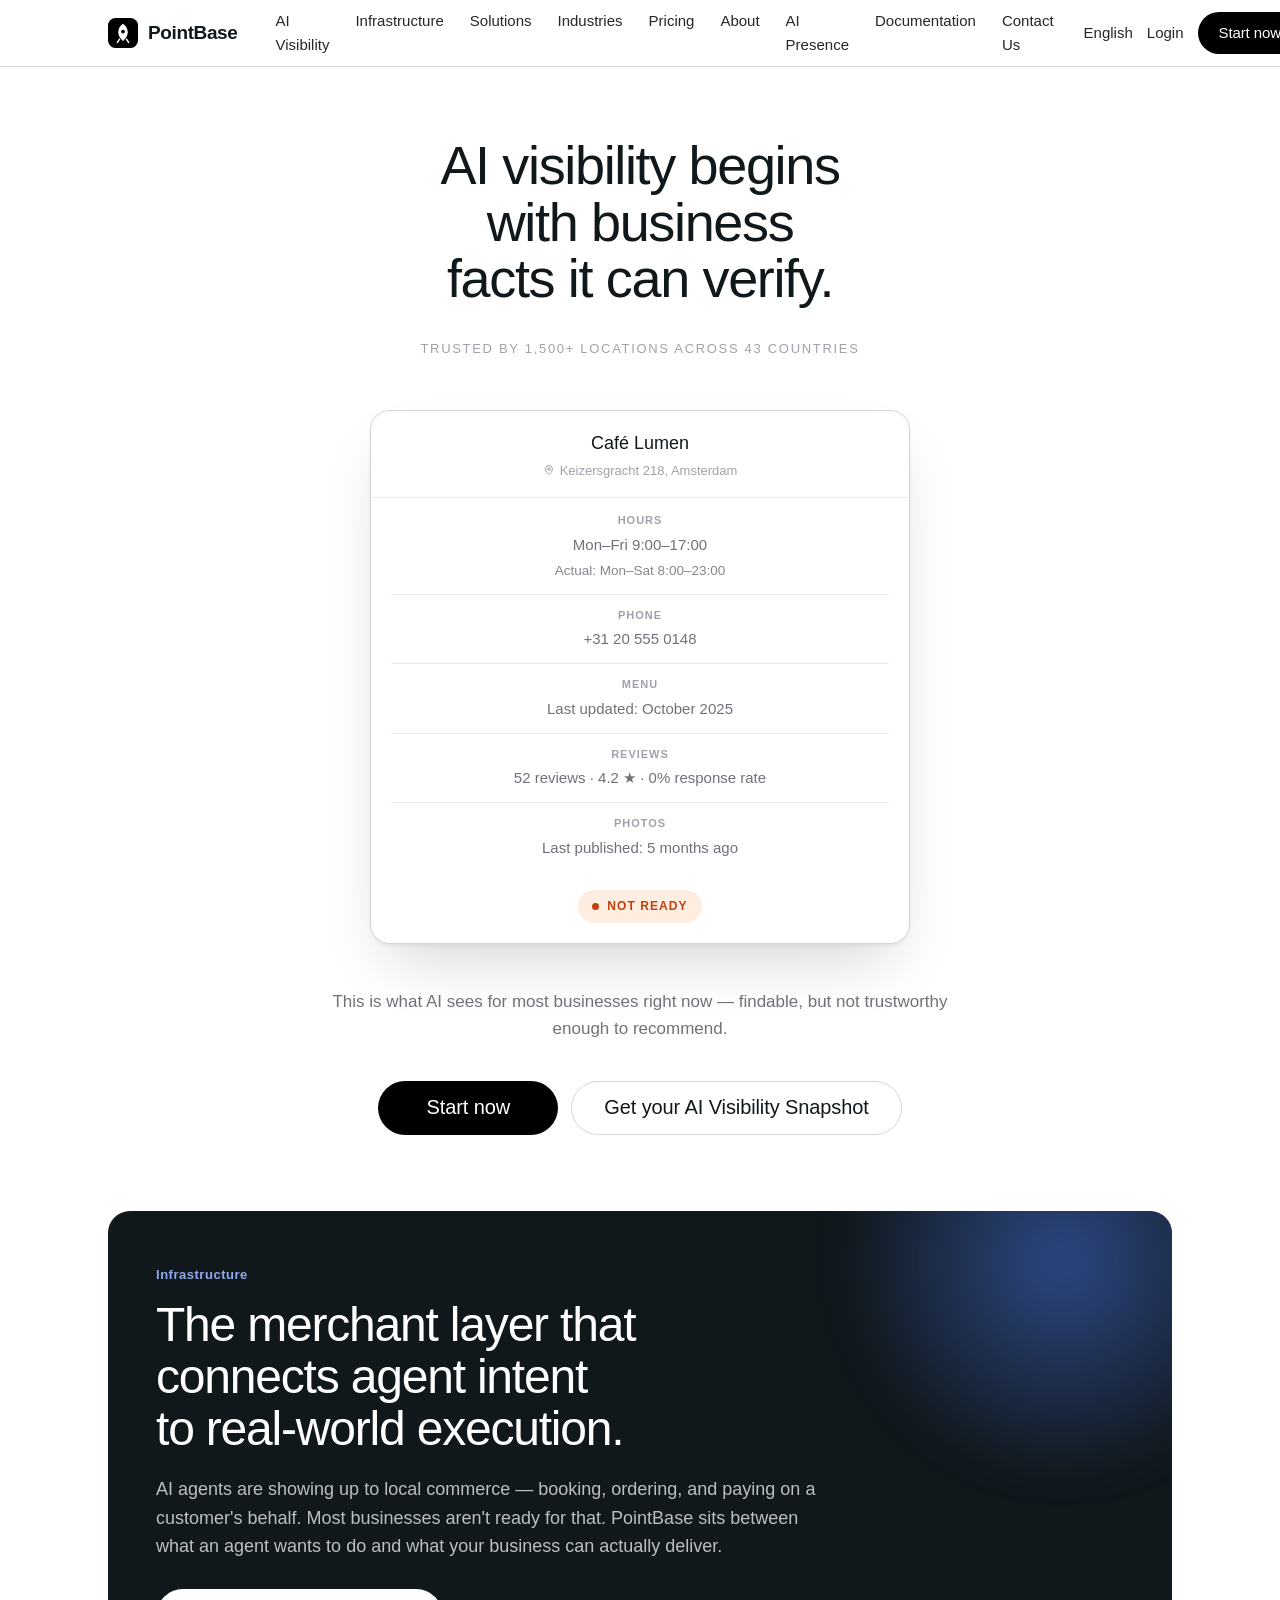
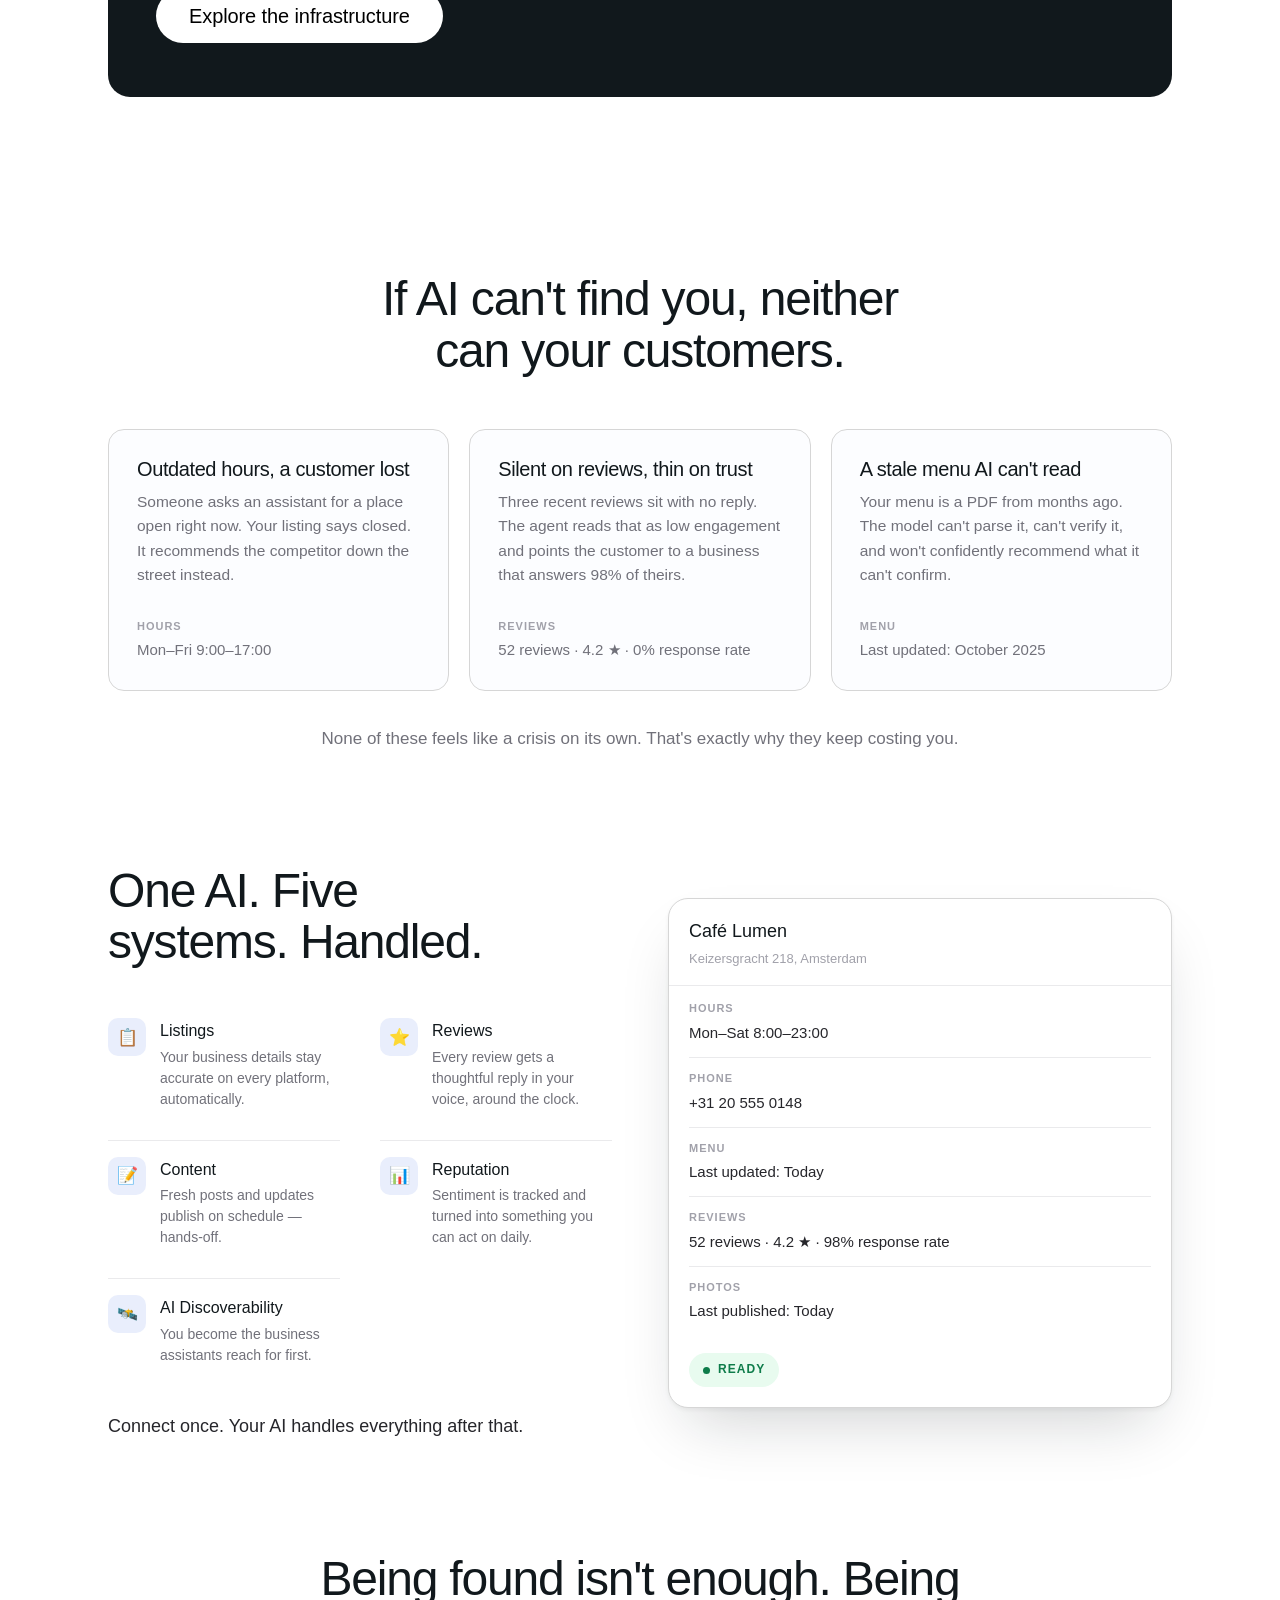
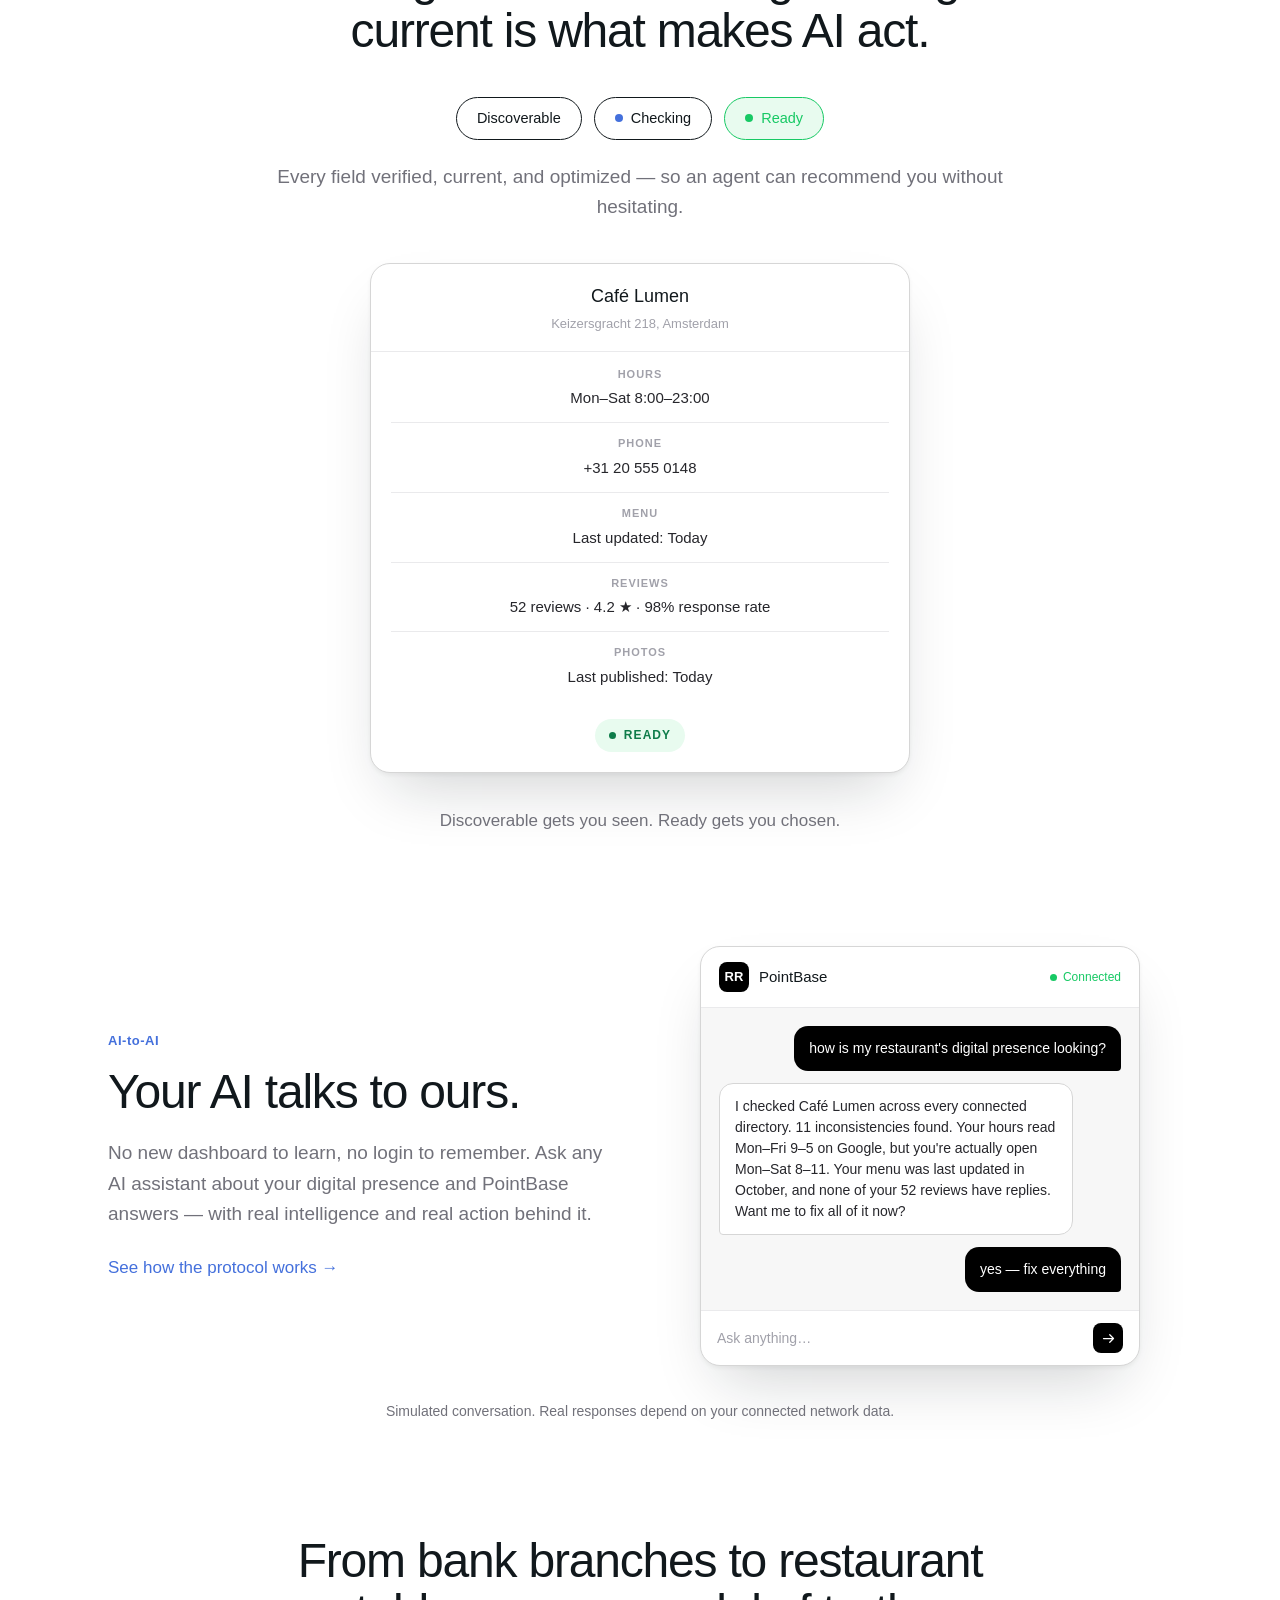
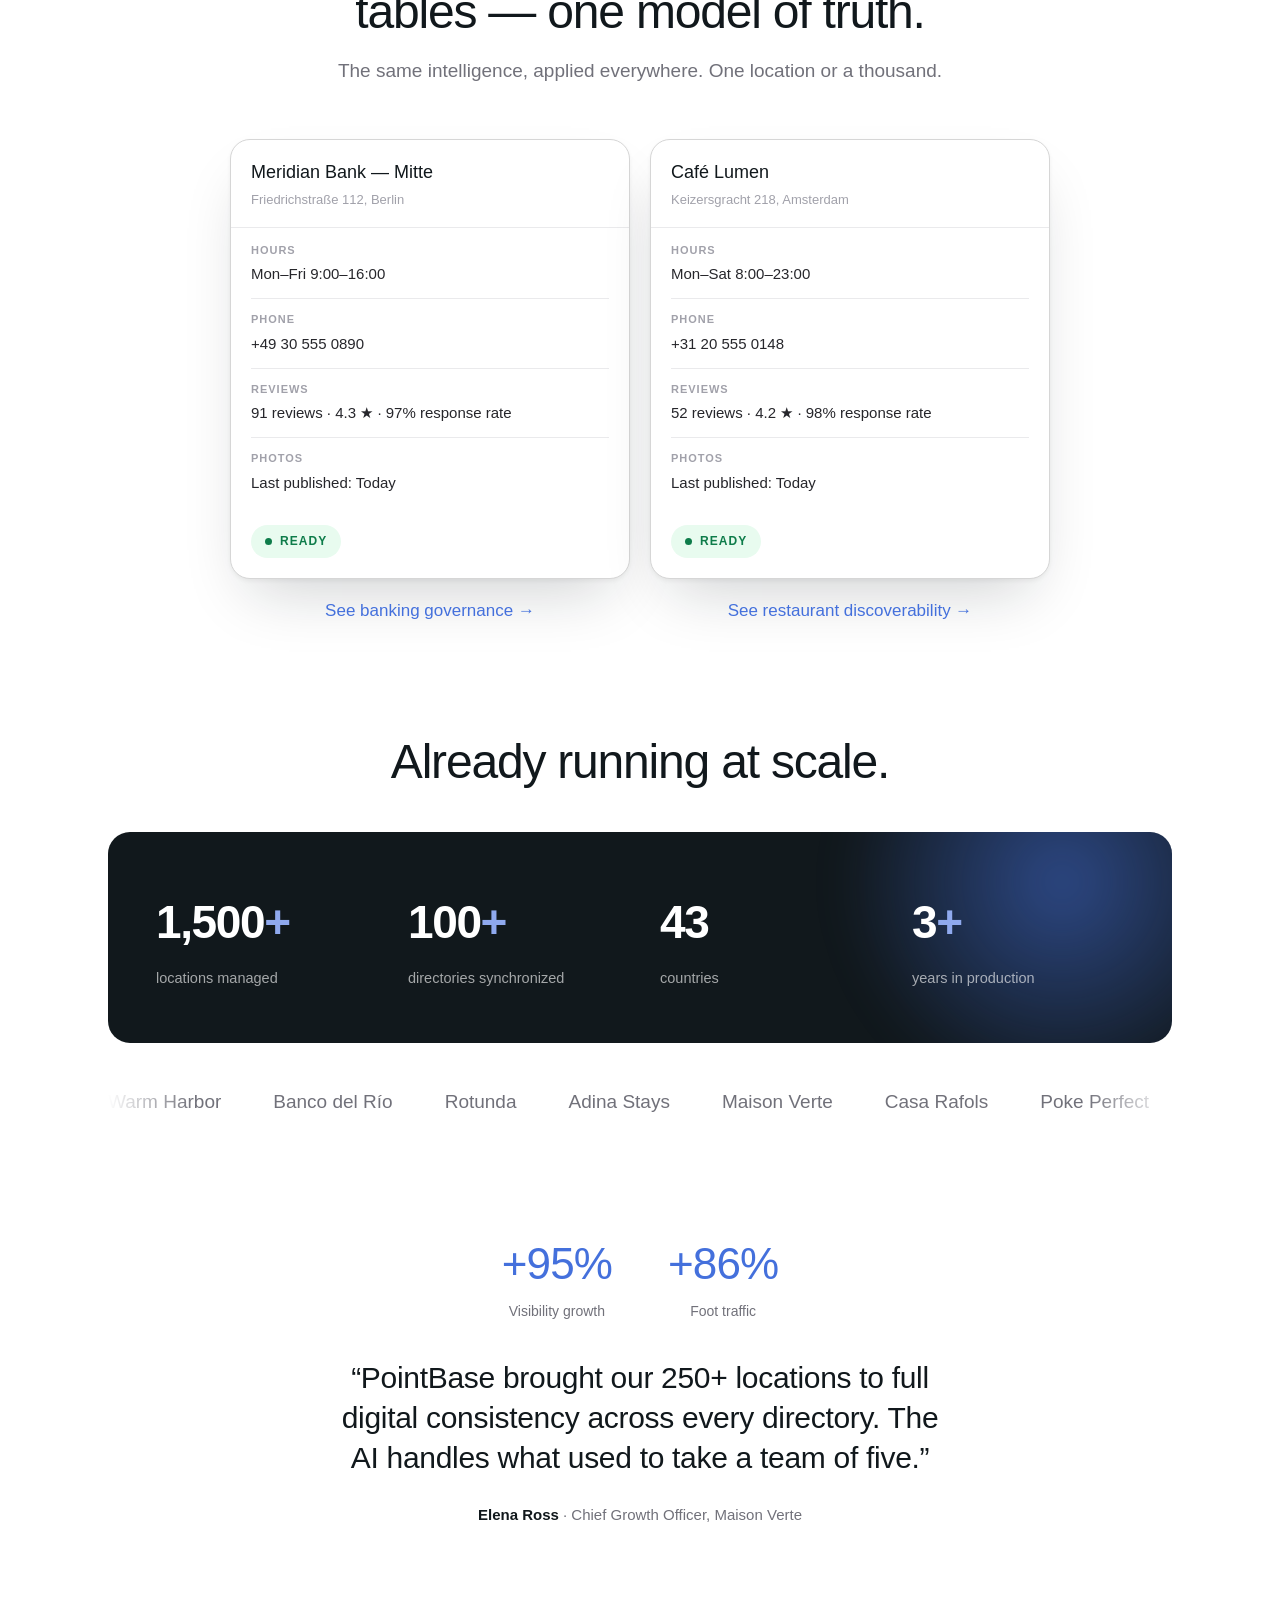
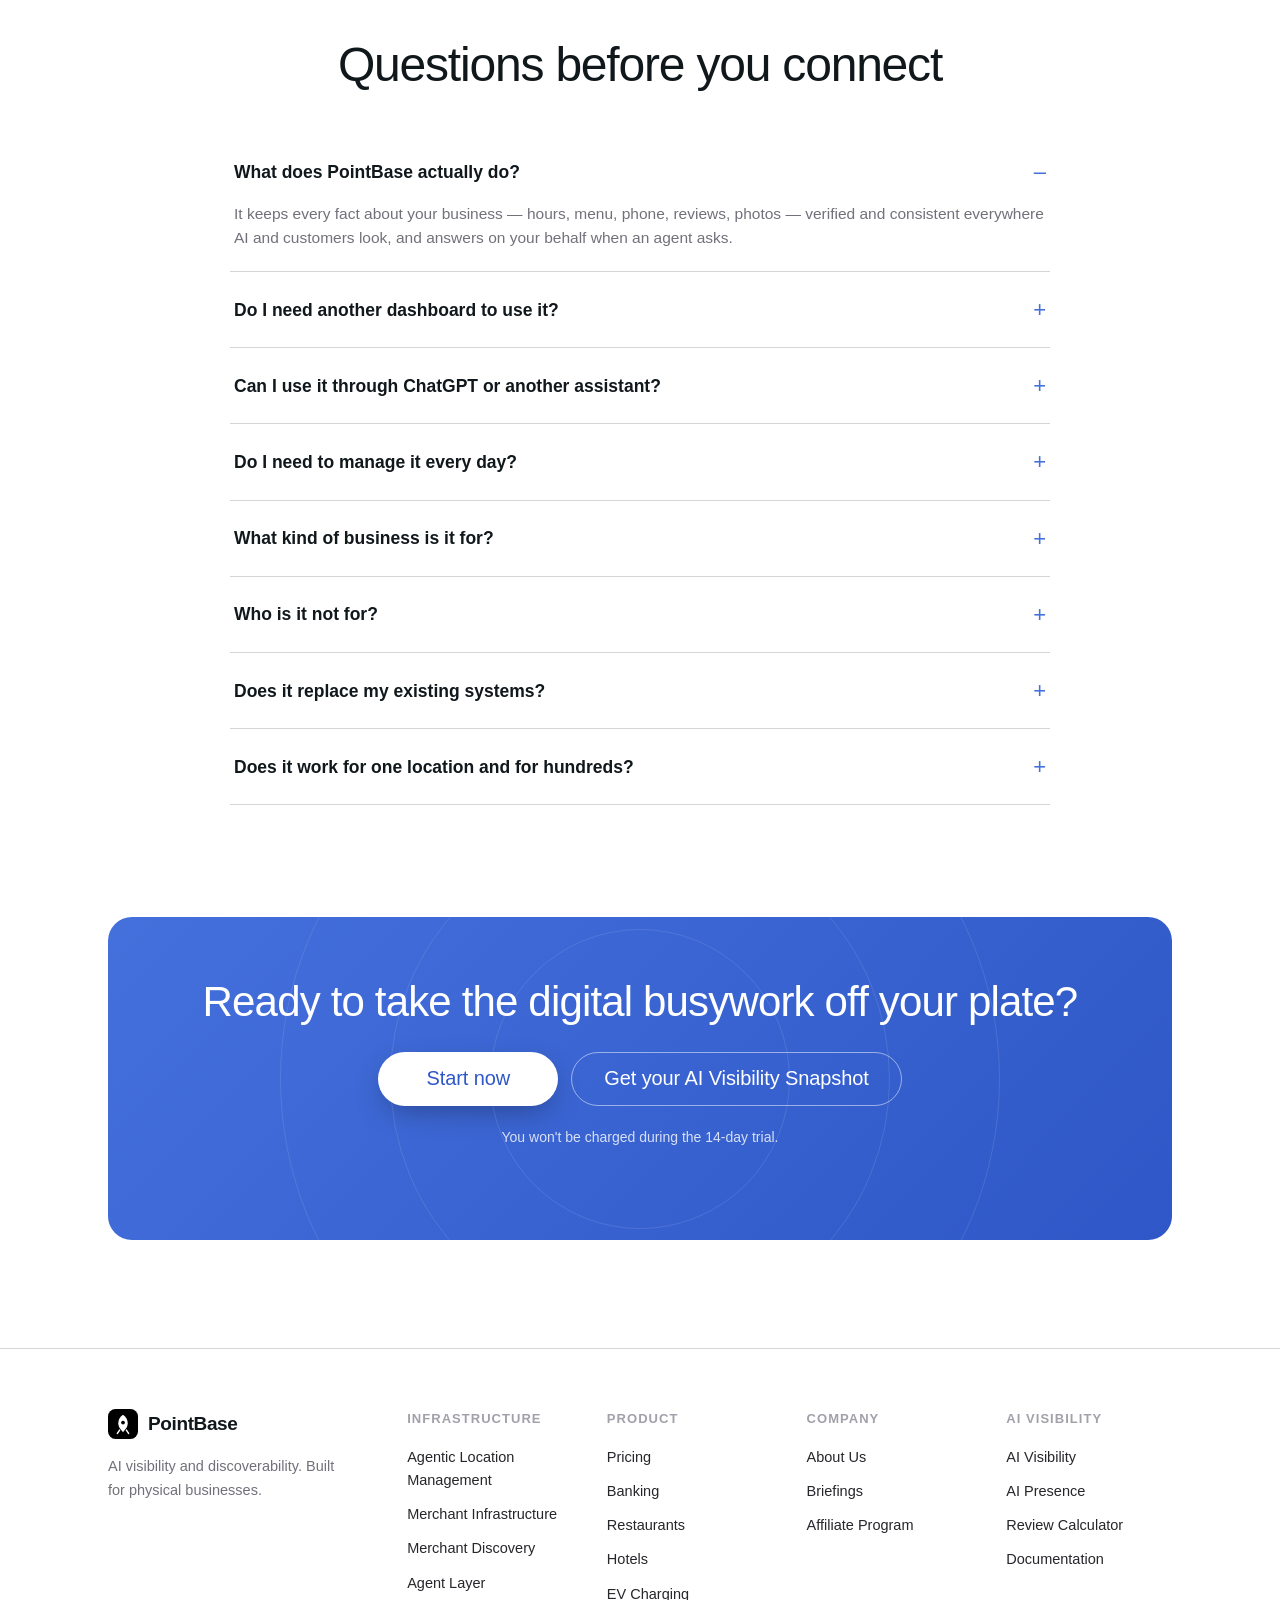
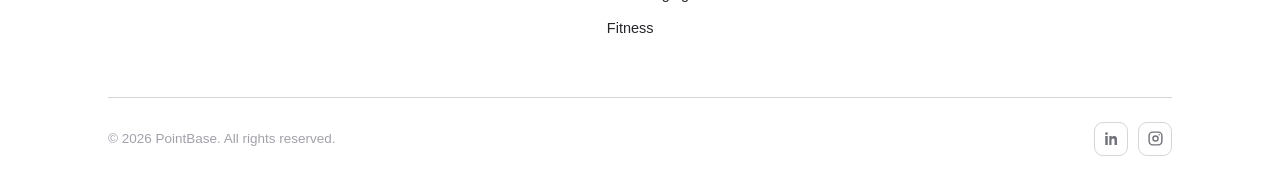
==== index.html @ a091eef6 "Initial commit: PointBase site Co-Authored-By: Claude Opus 5.5 <noreply@anthropic.com>" ====
<!doctype html>
<html lang="en">
<head>
<meta charset="utf-8">
<meta name="viewport" content="width=device-width, initial-scale=1">
<title>PointBase — AI Visibility for Local Business</title>
<meta name="description" content="PointBase keeps every fact about your business verified and machine-readable, so AI agents can confidently find, trust, and recommend you.">
<link rel="icon" href="data:image/svg+xml,<svg xmlns='http://www.w3.org/2000/svg' viewBox='0 0 100 100'><text y='.9em' font-size='90'>🚀</text></svg>">
<link rel="stylesheet" href="assets/styles.css">
</head>
<body>
<header class="nav">
  <div class="wrap nav-inner">
    <a class="brand" href="index.html"><svg class="mark" viewBox="0 0 32 32" fill="none" aria-hidden="true"><rect width="32" height="32" rx="8" fill="#000"/><path d="M16 6c3.4 2 5 5.4 5 9.2 0 2.2-.7 4-1.7 5.4l-3.3 4.2-3.3-4.2c-1-1.4-1.7-3.2-1.7-5.4C11 11.4 12.6 8 16 6Z" fill="#fff"/><circle cx="16" cy="14.4" r="2" fill="#000"/><path d="M12.4 22.5 10 26M19.6 22.5 22 26" stroke="#fff" stroke-width="1.6" stroke-linecap="round"/></svg> PointBase</a>
    <nav class="nav-links">
      <a href="ai-visibility.html">AI Visibility</a>
      <a href="infrastructure.html">Infrastructure</a>
      <a href="industries.html">Solutions</a>
      <a href="industries.html">Industries</a>
      <a href="pricing.html">Pricing</a>
      <a href="about.html">About</a>
      <a href="ai-visibility.html">AI Presence</a>
      <a href="#">Documentation</a>
      <a href="contact.html">Contact Us</a>
    </nav>
    <div class="nav-cta">
      <a class="login" href="#">English</a>
      <a class="login" href="#">Login</a>
      <a class="btn btn-primary" href="demo.html">Start now</a>
    </div>
  </div>
</header>

<main>
  <!-- HERO -->
  <section class="page-hero hero-center">
    <div class="wrap">
      <h1 class="hero-title">AI visibility begins with business facts it can verify.</h1>
      <p class="trust-up">Trusted by 1,500+ locations across 43 countries</p>
      <div class="hero-card">
        <div class="biz">
          <div class="biz-head"><div class="name">Café Lumen</div><div class="addr"><svg width="12" height="12" viewBox="0 0 24 24" fill="none" stroke="currentColor" stroke-width="2" style="vertical-align:-1px;margin-right:5px;"><path d="M12 21s-7-5.2-7-11a7 7 0 0 1 14 0c0 5.8-7 11-7 11Z"/><circle cx="12" cy="10" r="2.5"/></svg>Keizersgracht 218, Amsterdam</div></div>
          <div class="biz-body">
            <div class="biz-row"><div class="k">Hours</div><div class="v">Mon–Fri 9:00–17:00</div><div class="conflict">Actual: Mon–Sat 8:00–23:00</div></div>
            <div class="biz-row"><div class="k">Phone</div><div class="v">+31 20 555 0148</div></div>
            <div class="biz-row"><div class="k">Menu</div><div class="v">Last updated: October 2025</div></div>
            <div class="biz-row"><div class="k">Reviews</div><div class="v">52 reviews · 4.2 ★ · 0% response rate</div></div>
            <div class="biz-row"><div class="k">Photos</div><div class="v">Last published: 5 months ago</div></div>
          </div>
          <div class="biz-foot"><span class="biz-badge bad"><span class="badge-dot"></span> Not ready</span></div>
        </div>
      </div>
      <p class="muted-line" style="margin-top:44px;">This is what AI sees for most businesses right now — findable, but not trustworthy enough to recommend.</p>
      <div class="hero-actions">
        <a class="btn btn-primary btn-lg" href="demo.html">Start now</a>
        <a class="btn btn-ghost btn-lg" href="demo.html">Get your AI Visibility Snapshot</a>
      </div>
    </div>
  </section>

  <!-- INFRASTRUCTURE BAND -->
  <section style="padding-top:24px;">
    <div class="wrap">
      <div class="band">
        <div class="glow"></div>
        <div style="position:relative;max-width:660px;">
          <div class="section-tag" style="color:#8FA9EE;">Infrastructure</div>
          <h2 class="big" style="color:#fff;">The merchant layer that connects agent intent to real-world execution.</h2>
          <p style="color:rgba(255,255,255,.72);font-size:18px;margin-top:20px;line-height:1.6;">AI agents are showing up to local commerce — booking, ordering, and paying on a customer's behalf. Most businesses aren't ready for that. PointBase sits between what an agent wants to do and what your business can actually deliver.</p>
          <a class="btn btn-primary btn-lg" href="infrastructure.html" style="margin-top:28px;background:#fff;color:#000;">Explore the infrastructure</a>
        </div>
      </div>
    </div>
  </section>

  <!-- FAILURE CARDS -->
  <section>
    <div class="wrap">
      <div class="centered"><h2 class="big">If AI can't find you, neither can your customers.</h2></div>
      <div class="grid-3" style="margin-top:52px;">
        <div class="card">
          <h3 style="font-weight:500;">Outdated hours, a customer lost</h3>
          <p>Someone asks an assistant for a place open right now. Your listing says closed. It recommends the competitor down the street instead.</p>
          <div class="biz-row" style="margin-top:18px;border-top:none;padding-bottom:0;"><div class="k">Hours</div><div class="v">Mon–Fri 9:00–17:00</div></div>
        </div>
        <div class="card">
          <h3 style="font-weight:500;">Silent on reviews, thin on trust</h3>
          <p>Three recent reviews sit with no reply. The agent reads that as low engagement and points the customer to a business that answers 98% of theirs.</p>
          <div class="biz-row" style="margin-top:18px;border-top:none;padding-bottom:0;"><div class="k">Reviews</div><div class="v">52 reviews · 4.2 ★ · 0% response rate</div></div>
        </div>
        <div class="card">
          <h3 style="font-weight:500;">A stale menu AI can't read</h3>
          <p>Your menu is a PDF from months ago. The model can't parse it, can't verify it, and won't confidently recommend what it can't confirm.</p>
          <div class="biz-row" style="margin-top:18px;border-top:none;padding-bottom:0;"><div class="k">Menu</div><div class="v">Last updated: October 2025</div></div>
        </div>
      </div>
      <p class="muted-line">None of these feels like a crisis on its own. That's exactly why they keep costing you.</p>
    </div>
  </section>

  <!-- FIVE SYSTEMS -->
  <section style="padding-top:24px;">
    <div class="wrap split">
      <div>
        <h2 class="big">One AI. Five systems. Handled.</h2>
        <div class="systems" style="margin-top:34px;">
          <div class="sys"><div class="si">📋</div><div><h4>Listings</h4><p>Your business details stay accurate on every platform, automatically.</p></div></div>
          <div class="sys"><div class="si">⭐</div><div><h4>Reviews</h4><p>Every review gets a thoughtful reply in your voice, around the clock.</p></div></div>
          <div class="sys"><div class="si">📝</div><div><h4>Content</h4><p>Fresh posts and updates publish on schedule — hands-off.</p></div></div>
          <div class="sys"><div class="si">📊</div><div><h4>Reputation</h4><p>Sentiment is tracked and turned into something you can act on daily.</p></div></div>
          <div class="sys"><div class="si">🛰️</div><div><h4>AI Discoverability</h4><p>You become the business assistants reach for first.</p></div></div>
        </div>
        <p style="margin-top:30px;color:var(--ink-2);font-size:18px;">Connect once. Your AI handles everything after that.</p>
      </div>
      <div style="display:flex;justify-content:center;">
        <div class="biz">
          <div class="biz-head"><div class="name">Café Lumen</div><div class="addr">Keizersgracht 218, Amsterdam</div></div>
          <div class="biz-body">
            <div class="biz-row"><div class="k">Hours</div><div class="v ok">Mon–Sat 8:00–23:00</div></div>
            <div class="biz-row"><div class="k">Phone</div><div class="v ok">+31 20 555 0148</div></div>
            <div class="biz-row"><div class="k">Menu</div><div class="v ok">Last updated: Today</div></div>
            <div class="biz-row"><div class="k">Reviews</div><div class="v ok">52 reviews · 4.2 ★ · 98% response rate</div></div>
            <div class="biz-row"><div class="k">Photos</div><div class="v ok">Last published: Today</div></div>
          </div>
          <div class="biz-foot"><span class="biz-badge good"><span class="badge-dot"></span> Ready</span></div>
        </div>
      </div>
    </div>
  </section>

  <!-- FOUND VS READY -->
  <section style="padding-top:24px;">
    <div class="wrap centered">
      <h2 class="big">Being found isn't enough. Being current is what makes AI act.</h2>
      <div class="states" style="margin-top:40px;">
        <span class="state on">Discoverable</span>
        <span class="state on"><span class="sd"></span> Checking</span>
        <span class="state on green"><span class="sd"></span> Ready</span>
      </div>
      <p class="lede" style="margin:22px auto 40px;">Every field verified, current, and optimized — so an agent can recommend you without hesitating.</p>
      <div style="display:flex;justify-content:center;">
        <div class="biz">
          <div class="biz-head"><div class="name">Café Lumen</div><div class="addr">Keizersgracht 218, Amsterdam</div></div>
          <div class="biz-body">
            <div class="biz-row"><div class="k">Hours</div><div class="v ok">Mon–Sat 8:00–23:00</div></div>
            <div class="biz-row"><div class="k">Phone</div><div class="v ok">+31 20 555 0148</div></div>
            <div class="biz-row"><div class="k">Menu</div><div class="v ok">Last updated: Today</div></div>
            <div class="biz-row"><div class="k">Reviews</div><div class="v ok">52 reviews · 4.2 ★ · 98% response rate</div></div>
            <div class="biz-row"><div class="k">Photos</div><div class="v ok">Last published: Today</div></div>
          </div>
          <div class="biz-foot"><span class="biz-badge good"><span class="badge-dot"></span> Ready</span></div>
        </div>
      </div>
      <p class="muted-line">Discoverable gets you seen. Ready gets you chosen.</p>
    </div>
  </section>

  <!-- AI TO AI -->
  <section style="padding-top:24px;">
    <div class="wrap split">
      <div>
        <div class="section-tag">AI-to-AI</div>
        <h2 class="big">Your AI talks to ours.</h2>
        <p class="lede" style="margin-top:20px;">No new dashboard to learn, no login to remember. Ask any AI assistant about your digital presence and PointBase answers — with real intelligence and real action behind it.</p>
        <a class="login" style="display:inline-block;margin-top:24px;color:var(--accent);font-weight:500;" href="ai-visibility.html">See how the protocol works →</a>
      </div>
      <div style="display:flex;justify-content:center;">
        <div class="chat">
          <div class="chat-head"><div class="avatar">RR</div><div class="ct">PointBase</div><div class="cs">Connected</div></div>
          <div class="chat-body">
            <div class="bubble user">how is my restaurant's digital presence looking?</div>
            <div class="bubble ai">I checked Café Lumen across every connected directory. 11 inconsistencies found. Your hours read Mon–Fri 9–5 on Google, but you're actually open Mon–Sat 8–11. Your menu was last updated in October, and none of your 52 reviews have replies. Want me to fix all of it now?</div>
            <div class="bubble user">yes — fix everything</div>
          </div>
          <div class="chat-input">Ask anything…<span class="send"><svg width="15" height="15" viewBox="0 0 24 24" fill="none" stroke="currentColor" stroke-width="2" stroke-linecap="round" stroke-linejoin="round"><path d="M4 12h16M14 6l6 6-6 6"/></svg></span></div>
        </div>
      </div>
    </div>
    <p class="muted-line" style="font-size:14px;">Simulated conversation. Real responses depend on your connected network data.</p>
  </section>

  <!-- BANK + RESTAURANT -->
  <section style="padding-top:24px;">
    <div class="wrap">
      <div class="centered"><h2 class="big">From bank branches to restaurant tables — one model of truth.</h2><p class="lede" style="margin-top:18px;">The same intelligence, applied everywhere. One location or a thousand.</p></div>
      <div class="grid-2" style="margin-top:52px;max-width:820px;margin-inline:auto;">
        <div style="display:flex;flex-direction:column;gap:18px;align-items:center;">
          <div class="biz">
            <div class="biz-head"><div class="name">Meridian Bank — Mitte</div><div class="addr">Friedrichstraße 112, Berlin</div></div>
            <div class="biz-body">
              <div class="biz-row"><div class="k">Hours</div><div class="v ok">Mon–Fri 9:00–16:00</div></div>
              <div class="biz-row"><div class="k">Phone</div><div class="v ok">+49 30 555 0890</div></div>
              <div class="biz-row"><div class="k">Reviews</div><div class="v ok">91 reviews · 4.3 ★ · 97% response rate</div></div>
              <div class="biz-row"><div class="k">Photos</div><div class="v ok">Last published: Today</div></div>
            </div>
            <div class="biz-foot"><span class="biz-badge good"><span class="badge-dot"></span> Ready</span></div>
          </div>
          <a class="login" style="color:var(--accent);font-weight:500;" href="industries.html">See banking governance →</a>
        </div>
        <div style="display:flex;flex-direction:column;gap:18px;align-items:center;">
          <div class="biz">
            <div class="biz-head"><div class="name">Café Lumen</div><div class="addr">Keizersgracht 218, Amsterdam</div></div>
            <div class="biz-body">
              <div class="biz-row"><div class="k">Hours</div><div class="v ok">Mon–Sat 8:00–23:00</div></div>
              <div class="biz-row"><div class="k">Phone</div><div class="v ok">+31 20 555 0148</div></div>
              <div class="biz-row"><div class="k">Reviews</div><div class="v ok">52 reviews · 4.2 ★ · 98% response rate</div></div>
              <div class="biz-row"><div class="k">Photos</div><div class="v ok">Last published: Today</div></div>
            </div>
            <div class="biz-foot"><span class="biz-badge good"><span class="badge-dot"></span> Ready</span></div>
          </div>
          <a class="login" style="color:var(--accent);font-weight:500;" href="industries.html">See restaurant discoverability →</a>
        </div>
      </div>
    </div>
  </section>

  <!-- STATS + MARQUEE -->
  <section style="padding-top:24px;">
    <div class="wrap">
      <div class="centered"><h2 class="big">Already running at scale.</h2></div>
      <div class="band" style="margin-top:44px;">
        <div class="glow"></div>
        <div class="band-grid">
          <div class="stat"><div class="n">1,500<span class="u">+</span></div><div class="l">locations managed</div></div>
          <div class="stat"><div class="n">100<span class="u">+</span></div><div class="l">directories synchronized</div></div>
          <div class="stat"><div class="n">43</div><div class="l">countries</div></div>
          <div class="stat"><div class="n">3<span class="u">+</span></div><div class="l">years in production</div></div>
        </div>
      </div>
      <div class="marquee" style="margin-top:44px;">
        <div class="marquee-track">
          <span>Warm Harbor</span><span>Banco del Río</span><span>Rotunda</span><span>Adina Stays</span><span>Maison Verte</span><span>Casa Rafols</span><span>Poke Perfect</span><span>Noodle &amp; Co</span>
          <span>Warm Harbor</span><span>Banco del Río</span><span>Rotunda</span><span>Adina Stays</span><span>Maison Verte</span><span>Casa Rafols</span><span>Poke Perfect</span><span>Noodle &amp; Co</span>
        </div>
      </div>
    </div>
  </section>

  <!-- TESTIMONIAL -->
  <section style="padding-top:24px;">
    <div class="wrap quote-wrap">
      <div class="stats-inline">
        <div class="qs"><div class="n">+95%</div><div class="l">Visibility growth</div></div>
        <div class="qs"><div class="n">+86%</div><div class="l">Foot traffic</div></div>
      </div>
      <blockquote>“PointBase brought our 250+ locations to full digital consistency across every directory. The AI handles what used to take a team of five.”</blockquote>
      <div class="cite"><b>Elena Ross</b> · Chief Growth Officer, Maison Verte</div>
    </div>
  </section>

  <!-- FAQ -->
  <section style="padding-top:24px;">
    <div class="wrap">
      <div class="centered"><h2 class="big">Questions before you connect</h2></div>
      <div class="faq" style="margin-top:44px;">
        <details open><summary>What does PointBase actually do?</summary><p>It keeps every fact about your business — hours, menu, phone, reviews, photos — verified and consistent everywhere AI and customers look, and answers on your behalf when an agent asks.</p></details>
        <details><summary>Do I need another dashboard to use it?</summary><p>No. You can run it from our console if you want, but the point is that it works in the background and through the AI assistants you already use.</p></details>
        <details><summary>Can I use it through ChatGPT or another assistant?</summary><p>Yes. Any connected assistant can query your presence and trigger fixes through our agent layer.</p></details>
        <details><summary>Do I need to manage it every day?</summary><p>No. Connect once and it maintains itself — syncing changes, replying to reviews, and flagging anything that needs you.</p></details>
        <details><summary>What kind of business is it for?</summary><p>Any business people find by place — restaurants, hotels, clinics, banks, gyms, retail, EV charging — from a single site to thousands.</p></details>
        <details><summary>Who is it not for?</summary><p>Purely online businesses with no physical location or local footprint won't get much from it.</p></details>
        <details><summary>Does it replace my existing systems?</summary><p>No — it sits on top of them, reconciling what they already say into one verified source of truth.</p></details>
        <details><summary>Does it work for one location and for hundreds?</summary><p>The same truth model scales from one to thousands, with roles, approvals, and per-location reporting built in.</p></details>
      </div>
    </div>
  </section>

  <!-- FINAL CTA -->
  <section style="padding-top:24px;">
    <div class="wrap">
      <div class="cta-band">
        <div class="rings"><span style="width:300px;height:300px;"></span><span style="width:500px;height:500px;"></span><span style="width:720px;height:720px;"></span></div>
        <h2>Ready to take the digital busywork off your plate?</h2>
        <div class="cta-actions" style="margin-top:26px;"><a class="btn btn-primary btn-lg" href="demo.html">Start now</a><a class="btn btn-ghost btn-lg" href="demo.html">Get your AI Visibility Snapshot</a></div>
        <p style="color:rgba(255,255,255,.8);font-size:14px;margin-top:20px;">You won't be charged during the 14-day trial.</p>
      </div>
    </div>
  </section>
</main>

<footer>
  <div class="wrap">
    <div class="foot-grid" style="grid-template-columns:1.6fr 1fr 1fr 1fr 1fr;">
      <div class="foot-brand"><a class="brand" href="index.html"><svg class="mark" viewBox="0 0 32 32" fill="none" aria-hidden="true"><rect width="32" height="32" rx="8" fill="#000"/><path d="M16 6c3.4 2 5 5.4 5 9.2 0 2.2-.7 4-1.7 5.4l-3.3 4.2-3.3-4.2c-1-1.4-1.7-3.2-1.7-5.4C11 11.4 12.6 8 16 6Z" fill="#fff"/><circle cx="16" cy="14.4" r="2" fill="#000"/><path d="M12.4 22.5 10 26M19.6 22.5 22 26" stroke="#fff" stroke-width="1.6" stroke-linecap="round"/></svg> PointBase</a><p>AI visibility and discoverability. Built for physical businesses.</p></div>
      <div class="foot-col"><h5>Infrastructure</h5><a href="infrastructure.html">Agentic Location Management</a><a href="infrastructure.html">Merchant Infrastructure</a><a href="infrastructure.html">Merchant Discovery</a><a href="infrastructure.html">Agent Layer</a></div>
      <div class="foot-col"><h5>Product</h5><a href="pricing.html">Pricing</a><a href="industries.html">Banking</a><a href="industries.html">Restaurants</a><a href="industries.html">Hotels</a><a href="industries.html">EV Charging</a><a href="industries.html">Fitness</a></div>
      <div class="foot-col"><h5>Company</h5><a href="about.html">About Us</a><a href="#">Briefings</a><a href="#">Affiliate Program</a></div>
      <div class="foot-col"><h5>AI Visibility</h5><a href="ai-visibility.html">AI Visibility</a><a href="ai-visibility.html">AI Presence</a><a href="#">Review Calculator</a><a href="#">Documentation</a></div>
    </div>
    <div class="foot-bottom"><p>© 2026 PointBase. All rights reserved.</p><div class="socials"><a href="#" aria-label="LinkedIn"><svg width="17" height="17" viewBox="0 0 24 24" fill="currentColor"><path d="M6.94 5a2 2 0 1 1-4 0 2 2 0 0 1 4 0ZM3.2 8.5h3.5V21H3.2V8.5Zm5.7 0h3.35v1.7h.05c.47-.85 1.6-1.75 3.3-1.75 3.53 0 4.18 2.2 4.18 5.07V21h-3.5v-5.9c0-1.4-.03-3.2-2-3.2-2 0-2.3 1.53-2.3 3.1V21H8.9V8.5Z"/></svg></a><a href="#" aria-label="Instagram"><svg width="17" height="17" viewBox="0 0 24 24" fill="none" stroke="currentColor" stroke-width="2"><rect x="3" y="3" width="18" height="18" rx="5"/><circle cx="12" cy="12" r="3.6"/><circle cx="17.2" cy="6.8" r="1.1" fill="currentColor" stroke="none"/></svg></a></div></div>
  </div>
</footer>
</body>
</html>
---- assets/styles.css ----
/* PointBase — shared styles (Obenan-matched palette, light only) */
:root {
  --ground:#FFFFFF; --surface:#FFFFFF; --surface-2:#F7F7F7; --card:#FCFDFF;
  --ink:#11181C; --ink-2:#26262B; --muted:#71717A; --faint:#A1A1AA;
  --hair:#D6D6D6; --hair-2:#EAEAEC;
  --accent:#4470DC; --accent-deep:#2F57C7; --accent-wash:#E9EEFC;
  --good:#17C964; --good-wash:#E8FBEF; --warn:#F5A524; --warn-wash:#FEF4E6;
  --bad:#F31260; --bad-wash:#FEE7EF;
  --shadow:0 1px 2px rgba(17,24,28,.04),0 12px 32px -12px rgba(17,24,28,.12);
  --shadow-lg:0 2px 4px rgba(17,24,28,.05),0 30px 60px -20px rgba(17,24,28,.20);
  --font-display:"Helvetica Neue",Helvetica,Arial,sans-serif;
  --font-body:"Helvetica Neue",Helvetica,Arial,sans-serif;
  --maxw:1120px;
}
*{box-sizing:border-box;}
html{scroll-behavior:smooth;}
@media (prefers-reduced-motion:reduce){html{scroll-behavior:auto;}*{animation:none!important;transition:none!important;}}
body{margin:0;background:var(--ground);color:var(--ink);font-family:var(--font-body);font-size:17px;line-height:1.6;-webkit-font-smoothing:antialiased;text-rendering:optimizeLegibility;}
a{color:inherit;text-decoration:none;}
::selection{background:var(--accent);color:#fff;}
:focus-visible{outline:2px solid var(--accent);outline-offset:3px;border-radius:4px;}
img{max-width:100%;}
.wrap{max-width:var(--maxw);margin:0 auto;padding:0 28px;}
h1,h2,h3{font-family:var(--font-display);font-weight:500;letter-spacing:-.02em;line-height:1.1;margin:0;text-wrap:balance;}
h1{font-weight:400;letter-spacing:-.03em;}
.eyebrow{font-family:var(--font-display);font-size:12.5px;font-weight:600;letter-spacing:.13em;text-transform:uppercase;color:var(--accent);display:inline-flex;align-items:center;gap:9px;}
.eyebrow::before{content:"";width:22px;height:1.5px;background:var(--accent);display:inline-block;}
p{margin:0;}
.lede{color:var(--muted);font-size:19px;line-height:1.62;}
/* Buttons */
/* Buttons — matched to Obenan: black pills, light weight, flat */
.btn{display:inline-flex;align-items:center;justify-content:center;gap:8px;font-family:var(--font-display);font-weight:400;font-size:15px;line-height:1.5;letter-spacing:-.1px;padding:9px 20px;border-radius:9999px;cursor:pointer;transition:background .2s,color .2s,border-color .2s;border:1px solid transparent;white-space:nowrap;}
.btn-primary{background:#000;color:#fff;}
.btn-primary:hover{background:#1F2937;}
.btn-ghost{background:transparent;color:var(--ink);border:1px solid var(--hair);}
.btn-ghost:hover{background:var(--surface-2);border-color:var(--ink);}
.btn-lg{padding:0 32px;height:54px;min-width:180px;font-size:20px;font-weight:300;line-height:.85;border-radius:9999px;}
.arrow{transition:transform .15s;}
.btn:hover .arrow{transform:translateX(3px);}
/* Nav */
header.nav{position:sticky;top:0;z-index:50;background:rgba(255,255,255,.82);backdrop-filter:saturate(180%) blur(14px);border-bottom:1px solid var(--hair);}
.nav-inner{display:flex;align-items:center;gap:30px;height:66px;}
.brand{display:flex;align-items:center;gap:10px;font-family:var(--font-display);font-weight:700;font-size:19px;letter-spacing:-.02em;color:var(--ink);}
.mark{width:30px;height:30px;flex:none;}
.nav-links{display:flex;gap:26px;margin-left:8px;}
.nav-links a{font-size:15px;color:var(--ink-2);font-weight:500;transition:color .15s;}
.nav-links a:hover,.nav-links a.active{color:var(--accent);}
.nav-cta{margin-left:auto;display:flex;align-items:center;gap:14px;}
.nav-cta .login{font-size:15px;color:var(--ink-2);font-weight:500;}
.nav-cta .login:hover{color:var(--accent);}
@media (max-width:900px){.nav-links,.nav-cta .login{display:none;}}
/* Layout helpers */
section{padding:88px 0;}
.sec-head{max-width:660px;margin-bottom:52px;}
.sec-head.center{margin-inline:auto;text-align:center;}
.sec-head.center .eyebrow{justify-content:center;}
.sec-head h2{font-size:clamp(29px,3.6vw,42px);margin-top:16px;}
.sec-head p{margin-top:18px;}
.page-hero{padding:72px 0 40px;}
.page-hero h1{font-size:clamp(36px,4.6vw,54px);}
.page-hero .lede{margin-top:20px;max-width:56ch;}
.page-hero.center{text-align:center;}
.page-hero.center .lede{margin-inline:auto;}
.page-hero.center .eyebrow{justify-content:center;}
.hero-actions{display:flex;gap:13px;margin-top:30px;flex-wrap:wrap;}
.page-hero.center .hero-actions{justify-content:center;}
.pill{display:inline-flex;align-items:center;gap:8px;font-size:13.5px;font-weight:500;color:var(--ink-2);background:var(--surface);border:1px solid var(--hair);padding:6px 13px 6px 8px;border-radius:100px;box-shadow:var(--shadow);margin-bottom:24px;}
.pill .dot{width:7px;height:7px;border-radius:50%;background:var(--good);box-shadow:0 0 0 3px var(--good-wash);}
.grad{background:linear-gradient(100deg,var(--accent),var(--accent-deep));-webkit-background-clip:text;background-clip:text;color:transparent;}
/* Cards */
.grid-2{display:grid;grid-template-columns:repeat(2,1fr);gap:20px;}
.grid-3{display:grid;grid-template-columns:repeat(3,1fr);gap:20px;}
.grid-4{display:grid;grid-template-columns:repeat(4,1fr);gap:16px;}
.card{background:var(--card);border:1px solid var(--hair);border-radius:16px;padding:28px;transition:transform .18s,box-shadow .18s,border-color .18s;}
.card:hover{transform:translateY(-3px);box-shadow:var(--shadow);border-color:color-mix(in srgb,var(--accent) 35%,var(--hair));}
.card .ic{width:44px;height:44px;border-radius:12px;background:var(--accent-wash);color:var(--accent);display:grid;place-items:center;margin-bottom:18px;}
.card h3{font-size:20px;}
.card p{margin-top:10px;color:var(--muted);font-size:15.5px;line-height:1.58;}
.card ul{margin:16px 0 0;padding:0;list-style:none;display:flex;flex-direction:column;gap:9px;}
.card li{font-size:14.5px;color:var(--ink-2);display:flex;gap:9px;align-items:flex-start;}
.card li svg{flex:none;margin-top:3px;color:var(--good);}
/* Stat band */
.band{background:var(--ink);color:#fff;border-radius:22px;padding:54px 48px;position:relative;overflow:hidden;}
.band .glow{position:absolute;width:460px;height:460px;border-radius:50%;background:radial-gradient(circle,rgba(68,112,220,.55),transparent 68%);top:-180px;right:-120px;filter:blur(20px);pointer-events:none;}
.band-grid{display:grid;grid-template-columns:repeat(4,1fr);gap:40px;position:relative;}
.stat .n{font-family:var(--font-display);font-weight:700;font-size:clamp(34px,4vw,46px);letter-spacing:-.03em;color:#fff;font-variant-numeric:tabular-nums;}
.stat .n .u{color:#8FA9EE;}
.stat .l{color:rgba(255,255,255,.62);font-size:14.5px;margin-top:8px;line-height:1.45;}
/* Split */
.split{display:grid;grid-template-columns:1fr 1fr;gap:56px;align-items:center;}
.split.rev .visual{order:-1;}
.feature-list{display:flex;flex-direction:column;gap:22px;margin-top:28px;}
.fl-item{display:flex;gap:15px;}
.fl-item .fic{width:40px;height:40px;flex:none;border-radius:11px;background:var(--surface);border:1px solid var(--hair);display:grid;place-items:center;color:var(--accent);box-shadow:var(--shadow);}
.fl-item h4{margin:0 0 4px;font-family:var(--font-display);font-size:17px;font-weight:600;letter-spacing:-.01em;}
.fl-item p{color:var(--muted);font-size:15px;}
.visual{background:var(--card);border:1px solid var(--hair);border-radius:18px;padding:26px;box-shadow:var(--shadow);}
/* Truth card */
.truth{background:var(--surface);border:1px solid var(--hair);border-radius:18px;box-shadow:var(--shadow-lg);overflow:hidden;}
.truth-head{display:flex;align-items:center;gap:12px;padding:16px 18px;border-bottom:1px solid var(--hair-2);}
.truth-logo{width:42px;height:42px;border-radius:11px;background:linear-gradient(135deg,#FF8A3D,#E85D2C);display:grid;place-items:center;color:#fff;font-family:var(--font-display);font-weight:700;font-size:18px;flex:none;}
.truth-head .name{font-family:var(--font-display);font-weight:700;font-size:16.5px;}
.truth-head .sub{font-size:13px;color:var(--faint);}
.truth-score{margin-left:auto;text-align:right;}
.truth-score .n{font-family:var(--font-display);font-weight:700;font-size:22px;color:var(--good);font-variant-numeric:tabular-nums;}
.truth-score .l{font-size:11px;color:var(--faint);text-transform:uppercase;letter-spacing:.07em;}
.rows{padding:6px 0;}
.row{display:grid;grid-template-columns:106px 1fr auto;gap:12px;align-items:center;padding:11px 18px;}
.row+.row{border-top:1px solid var(--hair-2);}
.row .k{font-size:13px;color:var(--faint);font-weight:500;}
.row .v{font-size:14.5px;color:var(--ink-2);font-weight:500;}
.tag{font-size:11.5px;font-weight:600;padding:3px 9px;border-radius:100px;display:inline-flex;align-items:center;gap:5px;}
.tag.ok{color:var(--good);background:var(--good-wash);}
.tag.fix{color:var(--warn);background:var(--warn-wash);}
.tag.bad{color:var(--bad);background:var(--bad-wash);}
.tag::before{content:"";width:5px;height:5px;border-radius:50%;background:currentColor;}
.truth-foot{padding:13px 18px;background:var(--surface-2);border-top:1px solid var(--hair-2);display:flex;align-items:center;gap:10px;font-size:13px;color:var(--muted);}
.truth-foot b{color:var(--ink);font-weight:600;}
.ai-badge{margin-left:auto;font-size:11px;font-weight:600;color:var(--accent);background:var(--accent-wash);padding:4px 9px;border-radius:7px;}
/* Industries */
.ind{position:relative;overflow:hidden;border-radius:15px;border:1px solid var(--hair);background:var(--card);padding:22px;min-height:148px;display:flex;flex-direction:column;justify-content:space-between;transition:transform .18s,border-color .18s;}
.ind:hover{transform:translateY(-3px);border-color:var(--accent);}
.ind .ie{width:40px;height:40px;border-radius:11px;display:grid;place-items:center;font-size:20px;background:var(--surface-2);}
.ind h4{font-family:var(--font-display);font-weight:700;font-size:17px;margin:0;}
.ind p{font-size:13px;color:var(--faint);margin-top:3px;}
/* Logos */
.logos{padding:30px 0 8px;}
.logos p{text-align:center;font-size:13px;letter-spacing:.1em;text-transform:uppercase;color:var(--faint);margin-bottom:22px;font-weight:600;}
.logo-row{display:flex;flex-wrap:wrap;justify-content:center;gap:40px 54px;align-items:center;opacity:.85;}
.logo-row span{font-family:var(--font-display);font-weight:700;font-size:20px;color:var(--muted);letter-spacing:-.01em;}
/* Pricing */
.price-grid{display:grid;grid-template-columns:repeat(3,1fr);gap:20px;align-items:stretch;}
.plan{background:var(--card);border:1px solid var(--hair);border-radius:18px;padding:30px;display:flex;flex-direction:column;}
.plan.pop{border-color:var(--accent);box-shadow:var(--shadow-lg);position:relative;}
.plan.pop::before{content:"Most popular";position:absolute;top:-12px;left:30px;background:var(--accent);color:#fff;font-size:11.5px;font-weight:600;padding:4px 12px;border-radius:100px;}
.plan .pname{font-family:var(--font-display);font-weight:600;font-size:17px;color:var(--accent);}
.plan .pprice{font-family:var(--font-display);font-weight:700;font-size:42px;letter-spacing:-.03em;margin:14px 0 2px;font-variant-numeric:tabular-nums;}
.plan .pprice small{font-size:15px;font-weight:500;color:var(--faint);}
.plan .pdesc{color:var(--muted);font-size:14.5px;min-height:42px;}
.plan ul{list-style:none;padding:0;margin:22px 0;display:flex;flex-direction:column;gap:12px;flex:1;}
.plan li{font-size:14.5px;display:flex;gap:10px;align-items:flex-start;color:var(--ink-2);}
.plan li svg{flex:none;margin-top:3px;color:var(--accent);}
/* FAQ */
.faq{display:flex;flex-direction:column;gap:0;max-width:820px;margin:0 auto;}
.faq details{border-bottom:1px solid var(--hair);padding:20px 4px;}
.faq summary{font-family:var(--font-display);font-weight:600;font-size:17.5px;cursor:pointer;list-style:none;display:flex;justify-content:space-between;gap:16px;align-items:center;}
.faq summary::-webkit-details-marker{display:none;}
.faq summary::after{content:"+";color:var(--accent);font-size:22px;font-weight:400;}
.faq details[open] summary::after{content:"–";}
.faq details p{margin-top:12px;color:var(--muted);font-size:15.5px;}
/* Forms */
.form{background:var(--card);border:1px solid var(--hair);border-radius:18px;padding:32px;box-shadow:var(--shadow);}
.field{display:flex;flex-direction:column;gap:7px;margin-bottom:18px;}
.field label{font-size:14px;font-weight:600;color:var(--ink-2);font-family:var(--font-display);}
.field input,.field textarea,.field select{font-family:var(--font-body);font-size:15.5px;padding:12px 14px;border-radius:10px;border:1px solid var(--hair);background:var(--ground);color:var(--ink);transition:border-color .15s;}
.field input:focus,.field textarea:focus,.field select:focus{outline:none;border-color:var(--accent);}
.field textarea{resize:vertical;min-height:120px;}
.form-note{font-size:13px;color:var(--faint);margin-top:6px;}
/* Contact detail cards */
.contact-item{display:flex;gap:14px;align-items:flex-start;padding:18px 0;border-bottom:1px solid var(--hair-2);}
.contact-item .ci{width:42px;height:42px;flex:none;border-radius:11px;background:var(--accent-wash);color:var(--accent);display:grid;place-items:center;}
.contact-item h4{margin:0 0 3px;font-family:var(--font-display);font-size:16px;font-weight:600;}
.contact-item p{color:var(--muted);font-size:14.5px;}
/* Values */
.value{display:flex;flex-direction:column;gap:10px;}
.value .vn{font-family:var(--font-display);font-weight:700;font-size:20px;color:var(--accent);}
/* CTA */
.cta-band{background:linear-gradient(135deg,var(--accent),var(--accent-deep));border-radius:24px;padding:62px 48px;text-align:center;position:relative;overflow:hidden;}
.cta-band h2{color:#fff;font-size:clamp(28px,3.6vw,42px);}
.cta-band p{color:rgba(255,255,255,.85);max-width:48ch;margin:18px auto 30px;font-size:18px;}
.cta-band .btn-primary{background:#fff;color:var(--accent-deep);box-shadow:0 10px 30px -8px rgba(0,0,0,.35);}
.cta-band .btn-primary:hover{background:#fff;transform:translateY(-2px);}
.cta-band .btn-ghost{color:#fff;border-color:rgba(255,255,255,.5);}
.cta-band .btn-ghost:hover{background:rgba(255,255,255,.12);border-color:#fff;}
.cta-actions{display:flex;gap:13px;justify-content:center;flex-wrap:wrap;}
.cta-band .rings{position:absolute;inset:0;pointer-events:none;opacity:.5;}
.cta-band .rings span{position:absolute;border:1px solid rgba(255,255,255,.22);border-radius:50%;top:50%;left:50%;transform:translate(-50%,-50%);}
/* Footer */
footer{border-top:1px solid var(--hair);padding:60px 0 34px;margin-top:20px;}
.foot-grid{display:grid;grid-template-columns:1.6fr 1fr 1fr 1fr 1fr;gap:34px;}
.foot-brand p{color:var(--muted);font-size:14.5px;margin-top:16px;max-width:30ch;}
.foot-col h5{font-family:var(--font-display);font-size:13px;text-transform:uppercase;letter-spacing:.08em;color:var(--faint);font-weight:600;margin:0 0 16px;}
.foot-col a{display:block;color:var(--ink-2);font-size:14.5px;margin-bottom:11px;transition:color .15s;}
.foot-col a:hover{color:var(--accent);}
.foot-bottom{display:flex;justify-content:space-between;align-items:center;margin-top:46px;padding-top:24px;border-top:1px solid var(--hair);gap:16px;flex-wrap:wrap;}
.foot-bottom p{font-size:13.5px;color:var(--faint);}
.socials{display:flex;gap:10px;}
.socials a{width:34px;height:34px;border-radius:9px;border:1px solid var(--hair);display:grid;place-items:center;color:var(--muted);transition:color .15s,border-color .15s;}
.socials a:hover{color:var(--accent);border-color:var(--accent);}
@media (max-width:940px){
  .hero-grid,.split,.band-grid,.grid-3,.grid-4,.grid-2,.price-grid{grid-template-columns:1fr;}
  .band-grid{grid-template-columns:repeat(2,1fr);gap:30px;}
  .grid-4{grid-template-columns:repeat(2,1fr);}
  .split.rev .visual{order:0;}
  .foot-grid{grid-template-columns:1fr 1fr;}
  section{padding:64px 0;}
}
@media (max-width:560px){
  .grid-4{grid-template-columns:1fr;}
  .band,.cta-band{padding:40px 26px;}
}
/* ===== Front-page sections (Obenan-format) ===== */
.centered{max-width:820px;margin:0 auto;text-align:center;}
.centered .lede{margin:18px auto 0;}
.section-tag{font-size:13px;font-weight:600;color:var(--accent);letter-spacing:.04em;margin-bottom:14px;}
h2.big{font-size:clamp(28px,4.2vw,48px);line-height:1.08;font-weight:400;letter-spacing:-.025em;}
/* Centered hero (Obenan format) */
.hero-center{text-align:center;padding:70px 0 52px;}
.hero-title{font-family:var(--font-display);font-weight:300;font-size:clamp(34px,7vw,86px);line-height:1.05;letter-spacing:-.025em;max-width:16ch;margin:0 auto;color:var(--ink);}
.trust-up{margin-top:32px;text-transform:uppercase;letter-spacing:.13em;font-size:13px;font-weight:500;color:var(--faint);}
.hero-card{margin:50px auto 0;max-width:560px;width:100%;}
.hero-center .hero-actions{justify-content:center;margin-top:38px;}
.muted-line{color:var(--muted);font-size:17px;text-align:center;max-width:640px;margin:34px auto 0;}
/* Business truth card (stacked label/value + state) */
.biz{background:var(--surface);border:1px solid var(--hair);border-radius:20px;box-shadow:var(--shadow-lg);overflow:hidden;width:100%;max-width:540px;margin:0 auto;}
.biz-head{padding:18px 20px 16px;border-bottom:1px solid var(--hair-2);}
.biz-head .name{font-family:var(--font-display);font-weight:500;font-size:18px;}
.biz-head .addr{font-size:13px;color:var(--faint);margin-top:3px;}
.biz-body{padding:2px 20px;}
.biz-row{padding:12px 0;border-top:1px solid var(--hair-2);}
.biz-row:first-child{border-top:none;}
.biz-row .k{font-size:11px;letter-spacing:.09em;text-transform:uppercase;color:var(--faint);font-weight:600;}
.biz-row .v{font-size:15px;color:var(--muted);margin-top:3px;}
.biz-row .conflict{font-size:13.5px;color:var(--muted);opacity:.85;margin-top:3px;}
.biz-row .v.ok{color:var(--ink-2);}
.biz-foot{padding:16px 20px 20px;}
.biz-badge{display:inline-flex;align-items:center;gap:8px;padding:7px 14px;border-radius:9999px;font-family:var(--font-display);font-weight:600;font-size:12px;letter-spacing:.09em;text-transform:uppercase;}
.biz-badge.bad{color:#C2410C;background:#FDEEE1;}
.biz-badge.good{color:#0E7C4A;background:var(--good-wash);}
.biz-badge .badge-dot{width:7px;height:7px;border-radius:50%;background:currentColor;}
/* State pills */
.states{display:flex;gap:12px;justify-content:center;flex-wrap:wrap;margin:0 auto 8px;}
.state{padding:9px 20px;border-radius:9999px;border:1px solid var(--hair);font-family:var(--font-display);font-size:14.5px;font-weight:500;color:var(--muted);background:var(--surface);display:inline-flex;align-items:center;gap:8px;}
.state .sd{width:8px;height:8px;border-radius:50%;background:var(--faint);}
.state.on{color:var(--ink);border-color:var(--ink);}
.state.on.green{color:var(--good);border-color:var(--good);background:var(--good-wash);}
.state.on.green .sd{background:var(--good);}
.state.on .sd{background:var(--accent);}
/* Feature list (five systems) */
.systems{display:grid;grid-template-columns:repeat(2,1fr);gap:14px 40px;}
.sys{display:flex;gap:14px;padding:16px 0;border-top:1px solid var(--hair-2);}
.sys:first-child,.sys:nth-child(2){border-top:none;}
.sys .si{width:38px;height:38px;flex:none;border-radius:10px;background:var(--accent-wash);color:var(--accent);display:grid;place-items:center;}
.sys h4{margin:0 0 3px;font-family:var(--font-display);font-weight:500;font-size:16px;}
.sys p{margin:0;color:var(--muted);font-size:14px;line-height:1.5;}
/* AI-to-AI chat mockup */
.chat{background:var(--surface);border:1px solid var(--hair);border-radius:20px;box-shadow:var(--shadow-lg);overflow:hidden;width:100%;max-width:440px;}
.chat-head{display:flex;align-items:center;gap:10px;padding:15px 18px;border-bottom:1px solid var(--hair-2);}
.chat-head .avatar{width:30px;height:30px;border-radius:8px;background:#000;color:#fff;display:grid;place-items:center;font-size:13px;font-weight:600;font-family:var(--font-display);}
.chat-head .ct{font-family:var(--font-display);font-weight:500;font-size:15px;}
.chat-head .cs{font-size:12px;color:var(--good);margin-left:auto;display:flex;align-items:center;gap:6px;}
.chat-head .cs::before{content:"";width:7px;height:7px;border-radius:50%;background:var(--good);}
.chat-body{padding:18px;display:flex;flex-direction:column;gap:12px;background:var(--surface-2);}
.bubble{padding:12px 15px;border-radius:14px;font-size:14px;line-height:1.5;max-width:88%;}
.bubble.user{align-self:flex-end;background:#000;color:#fff;border-bottom-right-radius:4px;}
.bubble.ai{align-self:flex-start;background:var(--surface);border:1px solid var(--hair);color:var(--ink-2);border-bottom-left-radius:4px;}
.chat-input{display:flex;align-items:center;gap:10px;padding:12px 16px;border-top:1px solid var(--hair-2);color:var(--faint);font-size:14px;}
.chat-input .send{margin-left:auto;width:30px;height:30px;border-radius:8px;background:#000;color:#fff;display:grid;place-items:center;}
/* Marquee */
.marquee{overflow:hidden;-webkit-mask-image:linear-gradient(90deg,transparent,#000 8%,#000 92%,transparent);mask-image:linear-gradient(90deg,transparent,#000 8%,#000 92%,transparent);}
.marquee-track{display:flex;gap:52px;width:max-content;animation:rr-scroll 34s linear infinite;}
.marquee-track span{font-family:var(--font-display);font-weight:500;font-size:19px;color:var(--muted);white-space:nowrap;}
@keyframes rr-scroll{to{transform:translateX(-50%);}}
@media (prefers-reduced-motion:reduce){.marquee-track{animation:none;}}
/* Testimonial */
.quote-wrap{max-width:900px;margin:0 auto;text-align:center;}
.quote-wrap .stats-inline{display:flex;justify-content:center;gap:56px;margin-bottom:36px;flex-wrap:wrap;}
.quote-wrap .stats-inline .qs .n{font-family:var(--font-display);font-weight:500;font-size:44px;color:var(--accent);letter-spacing:-.02em;}
.quote-wrap .stats-inline .qs .l{color:var(--muted);font-size:14px;}
.quote-wrap blockquote{font-family:var(--font-display);font-weight:400;font-size:clamp(22px,2.8vw,30px);line-height:1.34;letter-spacing:-.01em;margin:0 0 24px;text-wrap:balance;}
.quote-wrap .cite{font-size:15px;color:var(--muted);}
.quote-wrap .cite b{color:var(--ink);font-weight:600;}
@media (max-width:940px){.systems{grid-template-columns:1fr;}.sys:nth-child(2){border-top:1px solid var(--hair-2);}}
/* ===== Phone / small viewports ===== */
@media (max-width:600px){
  .wrap{padding:0 20px;}
  section{padding:52px 0;}
  .hero-center{padding:44px 0 40px;}
  .hero-title{font-size:clamp(31px,8.6vw,46px);max-width:18ch;}
  .trust-up{margin-top:26px;font-size:12px;}
  .hero-card{margin-top:38px;}
  .page-hero{padding-top:44px;}
  h2.big{font-size:clamp(26px,7vw,34px);}
  .sec-head h2{font-size:clamp(26px,7vw,32px);}
  .page-hero h1{font-size:clamp(32px,8.6vw,42px);}
  .lede{font-size:17px;}
  .band{padding:32px 22px;border-radius:18px;}
  .band-grid{grid-template-columns:1fr 1fr;gap:26px 20px;}
  .stat .n{font-size:clamp(28px,9vw,36px);}
  .btn-lg{height:50px;font-size:17px;padding:0 24px;min-width:0;width:100%;}
  .hero-actions,.cta-actions{width:100%;}
  .hero-actions .btn,.cta-actions .btn{flex:1 1 100%;}
  .cta-band{padding:38px 22px;}
  .quote-wrap .stats-inline{gap:32px;}
  .quote-wrap .stats-inline .qs .n{font-size:36px;}
  .foot-grid{grid-template-columns:1fr 1fr;gap:28px 20px;}
  .biz{max-width:100%;}
  .marquee-track span{font-size:17px;}
}
@media (max-width:380px){
  .foot-grid{grid-template-columns:1fr;}
  .band-grid{grid-template-columns:1fr;}
}
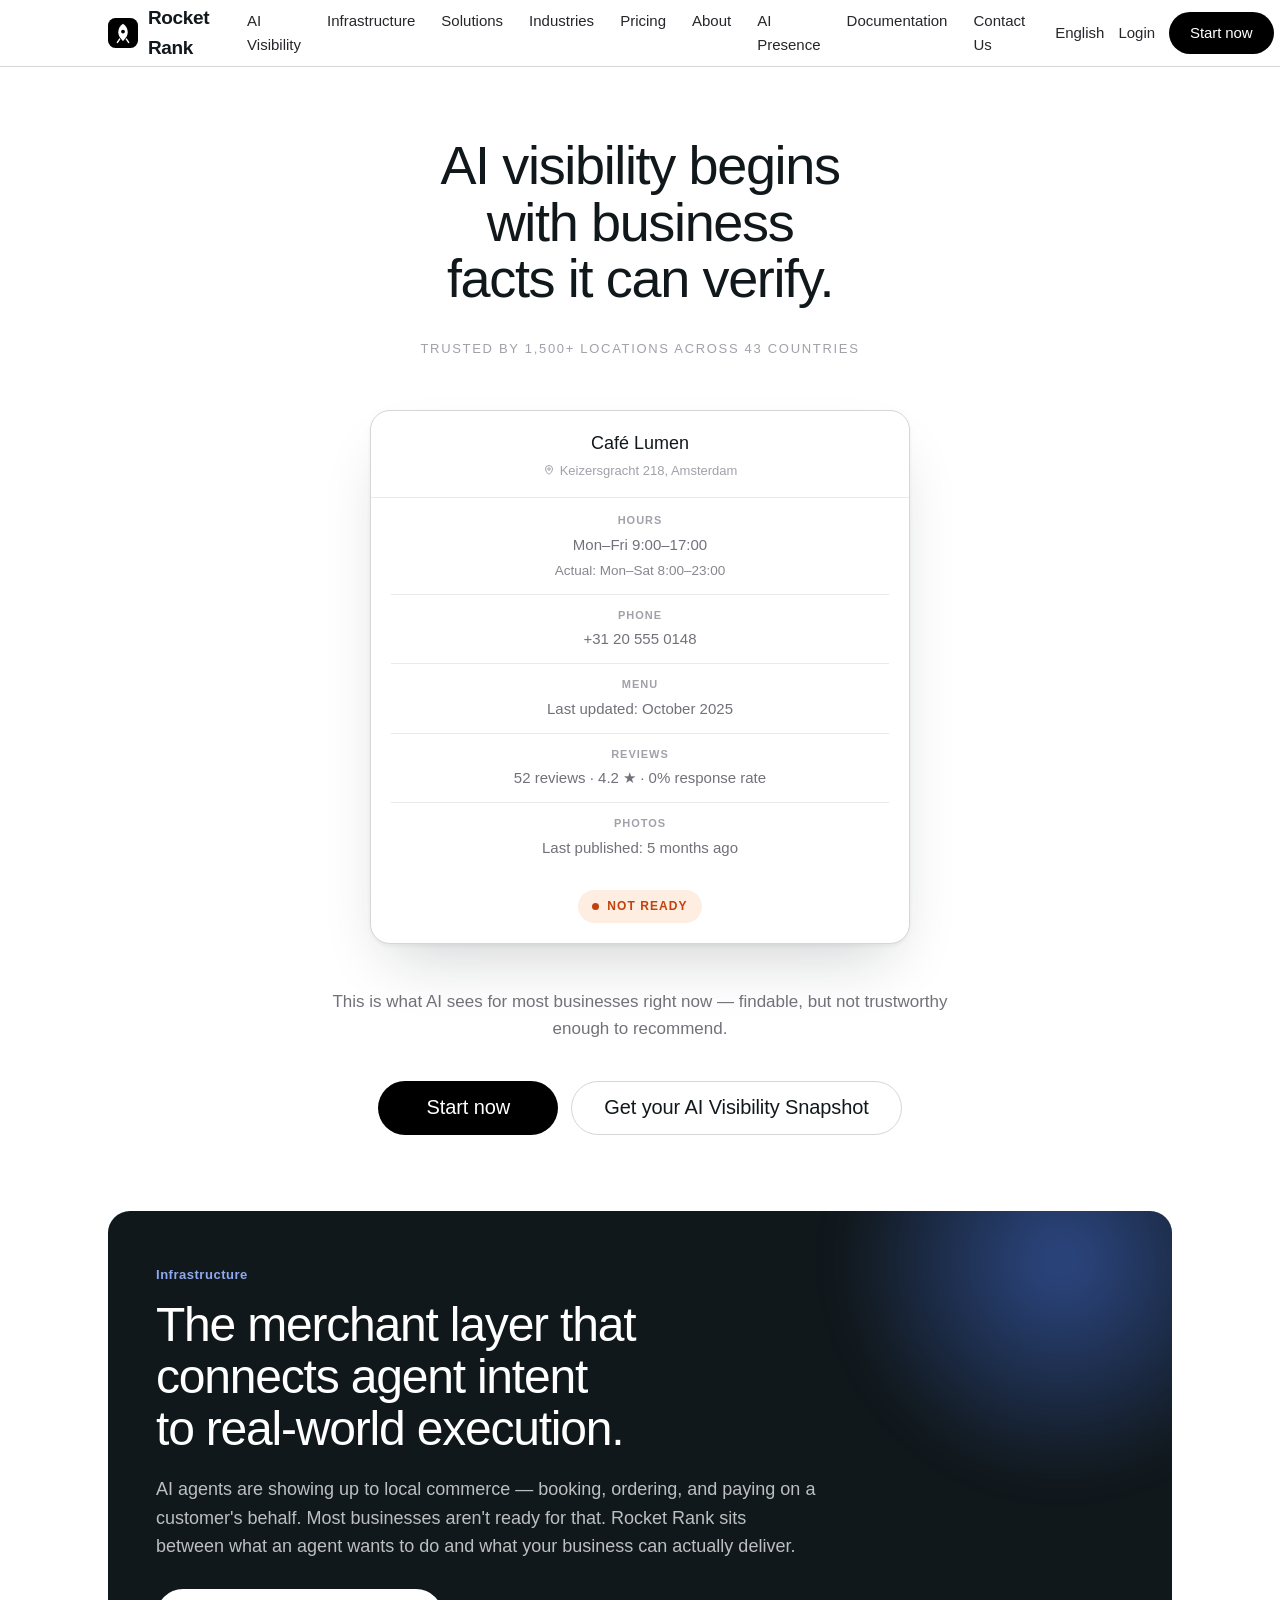
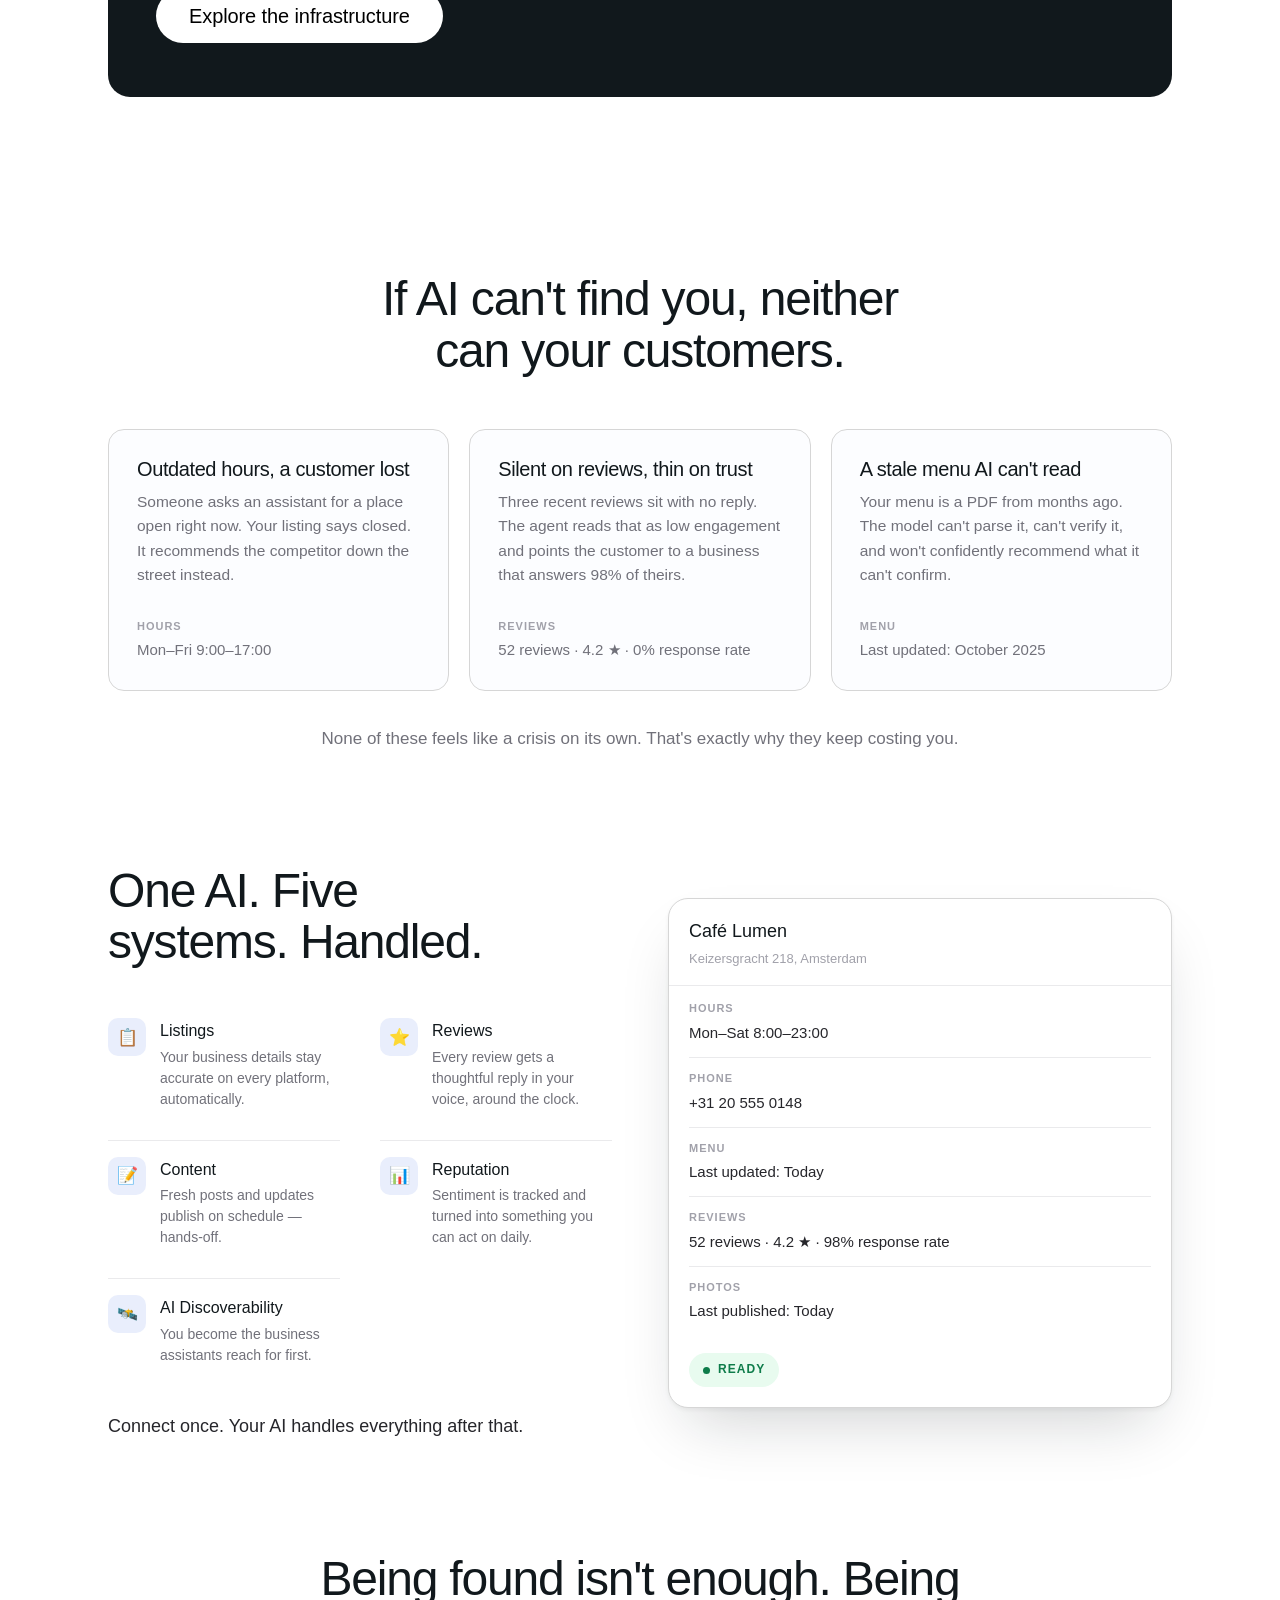
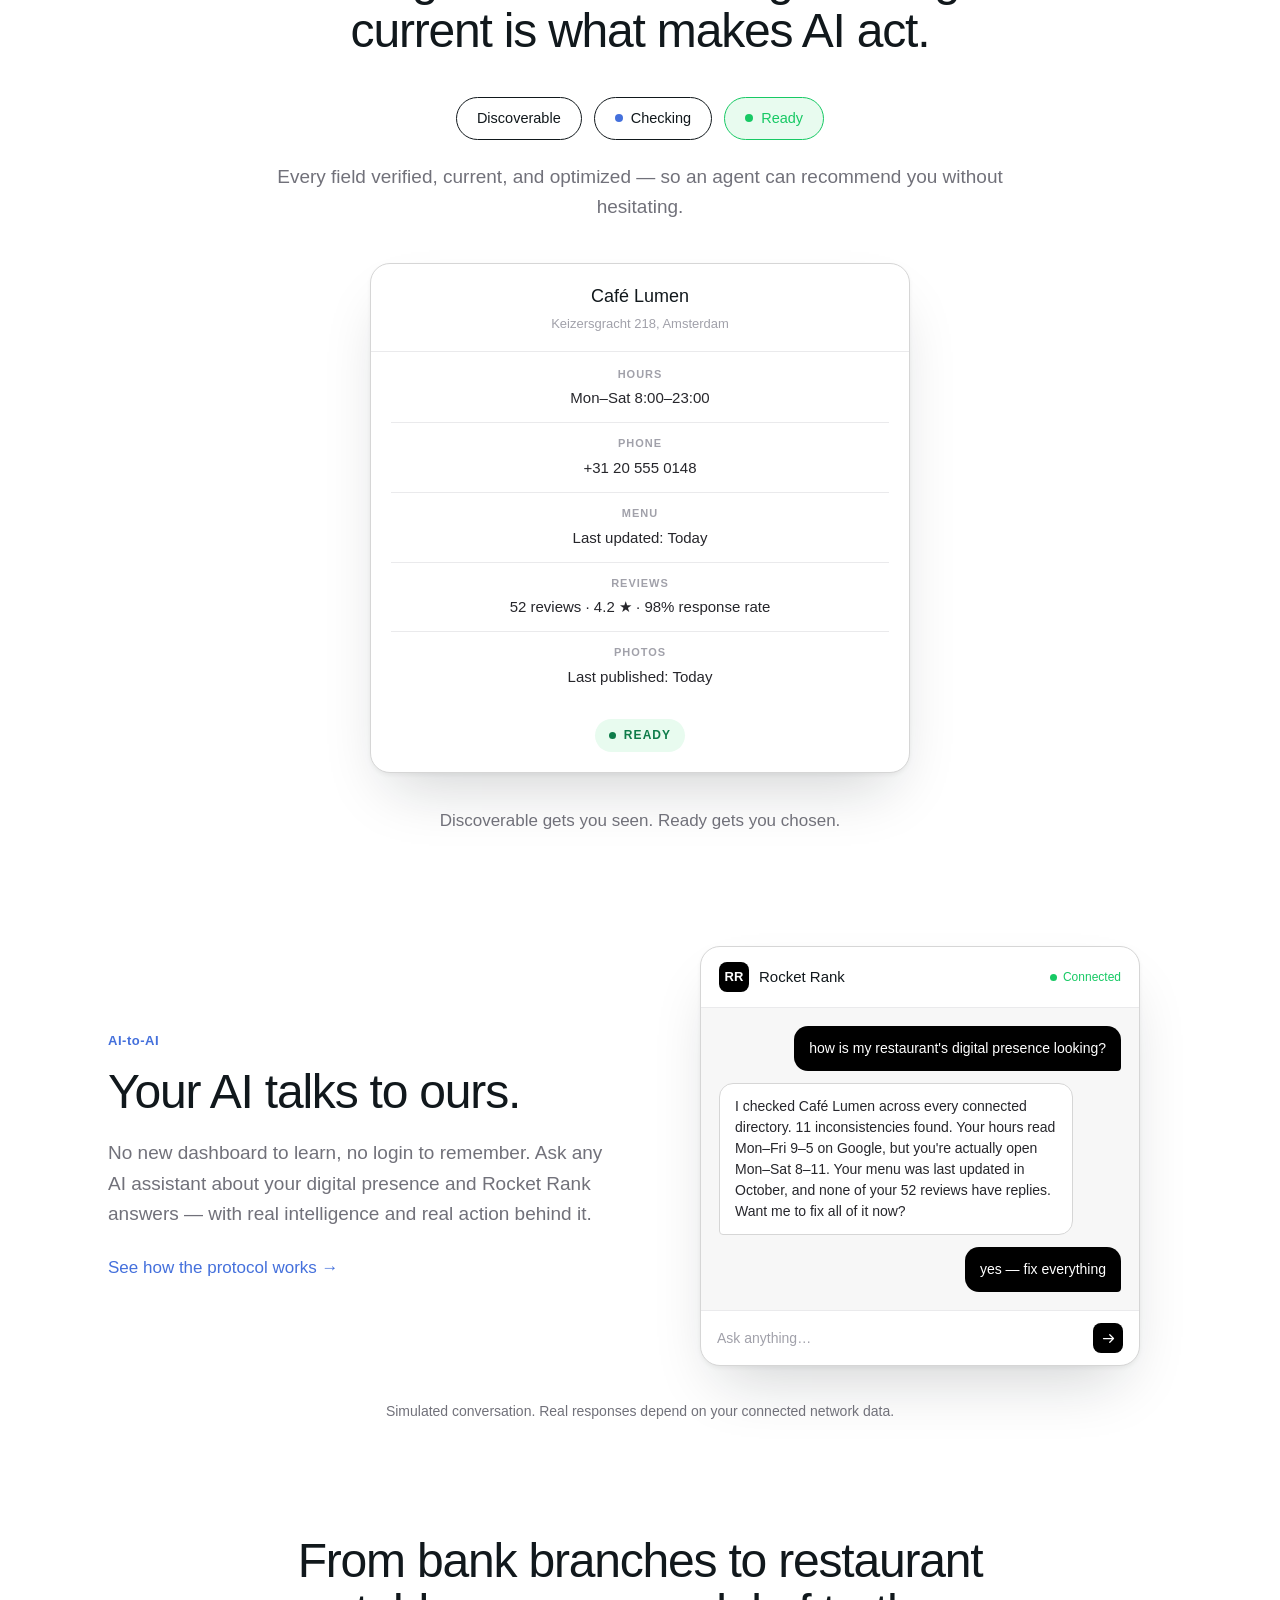
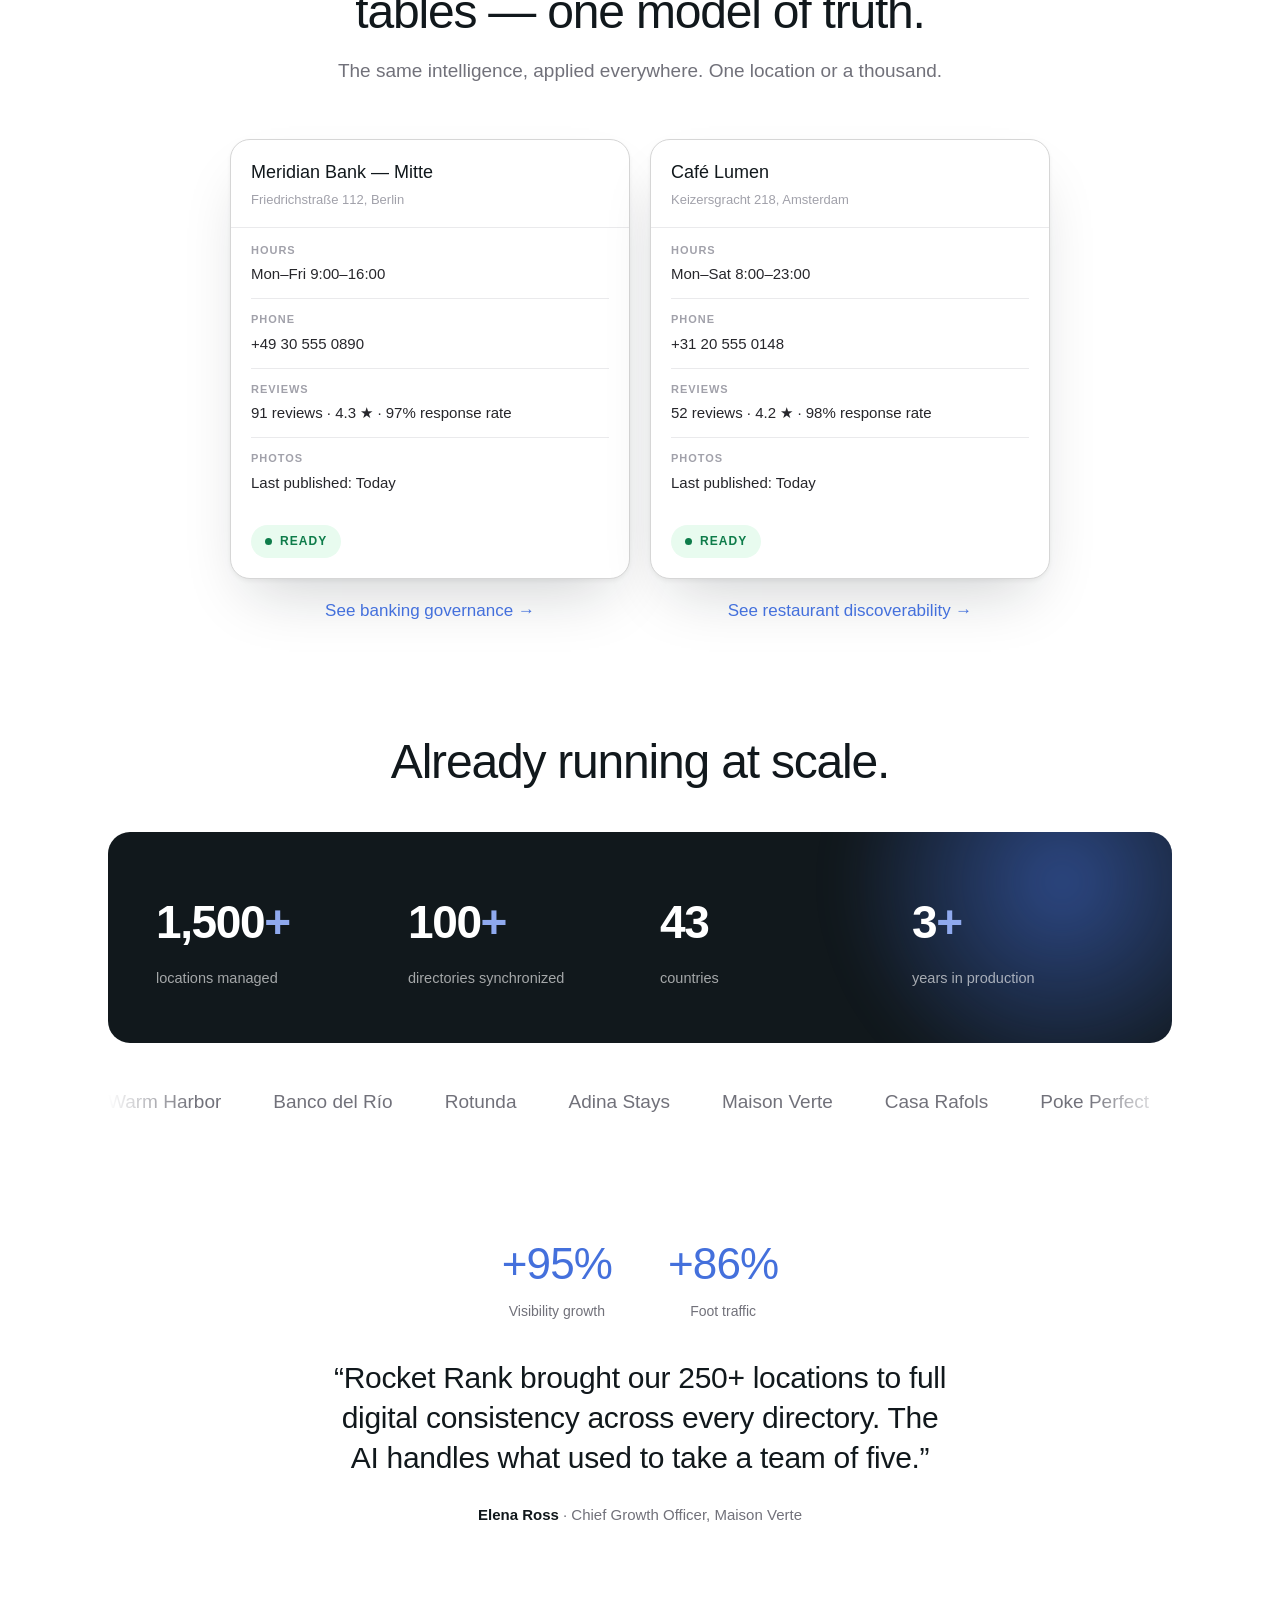
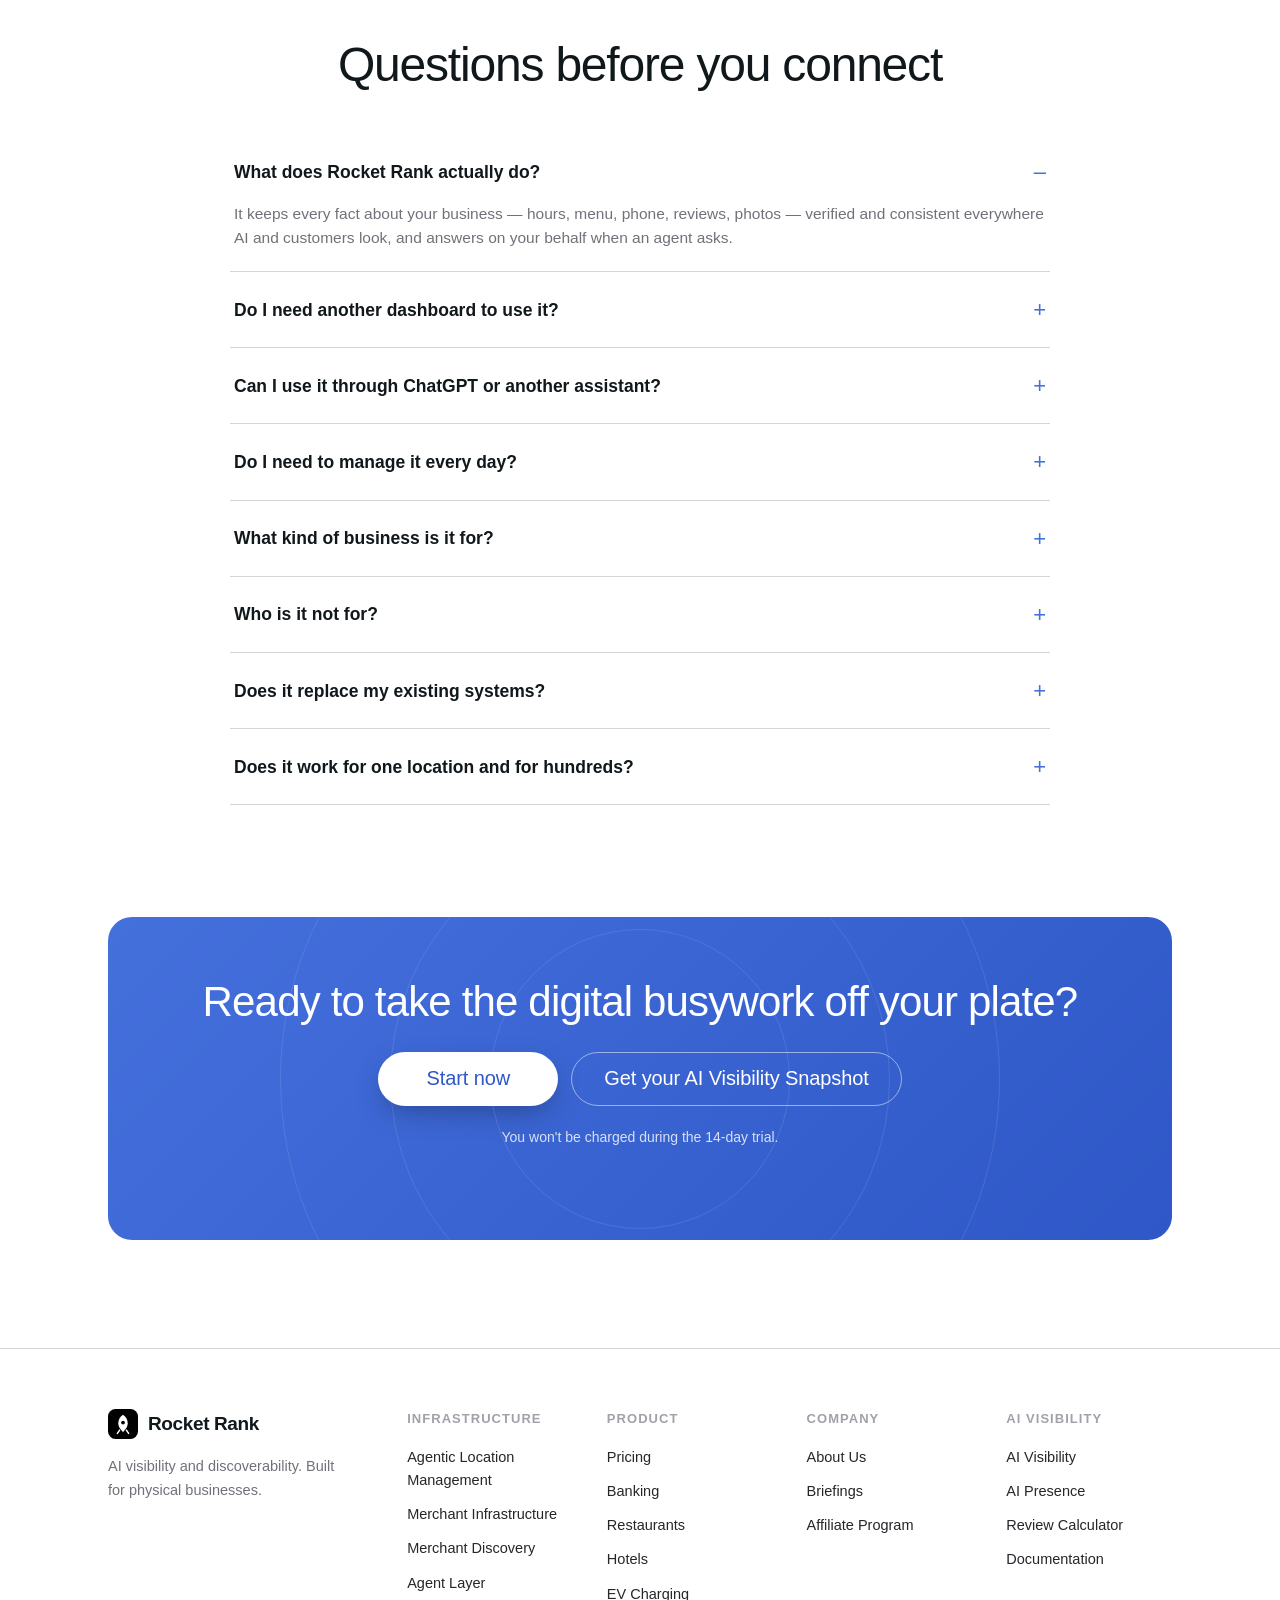
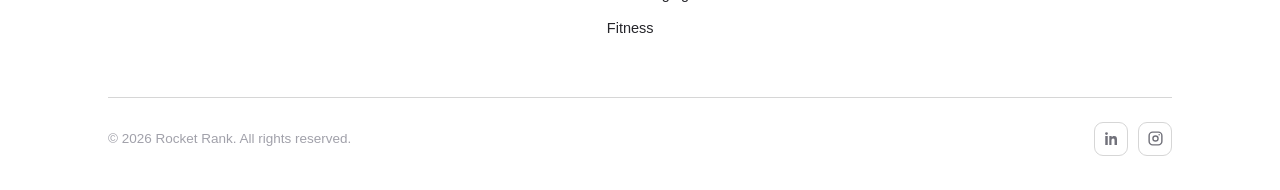
==== commit f76efd88: "Rebrand back to Rocket Rank Co-Authored-By: Claude Opus 5.5 <noreply@anthropic.com>" ====
--- a/index.html
+++ b/index.html
@@ -3,15 +3,15 @@
 <head>
 <meta charset="utf-8">
 <meta name="viewport" content="width=device-width, initial-scale=1">
-<title>PointBase — AI Visibility for Local Business</title>
-<meta name="description" content="PointBase keeps every fact about your business verified and machine-readable, so AI agents can confidently find, trust, and recommend you.">
+<title>Rocket Rank — AI Visibility for Local Business</title>
+<meta name="description" content="Rocket Rank keeps every fact about your business verified and machine-readable, so AI agents can confidently find, trust, and recommend you.">
 <link rel="icon" href="data:image/svg+xml,<svg xmlns='http://www.w3.org/2000/svg' viewBox='0 0 100 100'><text y='.9em' font-size='90'>🚀</text></svg>">
 <link rel="stylesheet" href="assets/styles.css">
 </head>
 <body>
 <header class="nav">
   <div class="wrap nav-inner">
-    <a class="brand" href="index.html"><svg class="mark" viewBox="0 0 32 32" fill="none" aria-hidden="true"><rect width="32" height="32" rx="8" fill="#000"/><path d="M16 6c3.4 2 5 5.4 5 9.2 0 2.2-.7 4-1.7 5.4l-3.3 4.2-3.3-4.2c-1-1.4-1.7-3.2-1.7-5.4C11 11.4 12.6 8 16 6Z" fill="#fff"/><circle cx="16" cy="14.4" r="2" fill="#000"/><path d="M12.4 22.5 10 26M19.6 22.5 22 26" stroke="#fff" stroke-width="1.6" stroke-linecap="round"/></svg> PointBase</a>
+    <a class="brand" href="index.html"><svg class="mark" viewBox="0 0 32 32" fill="none" aria-hidden="true"><rect width="32" height="32" rx="8" fill="#000"/><path d="M16 6c3.4 2 5 5.4 5 9.2 0 2.2-.7 4-1.7 5.4l-3.3 4.2-3.3-4.2c-1-1.4-1.7-3.2-1.7-5.4C11 11.4 12.6 8 16 6Z" fill="#fff"/><circle cx="16" cy="14.4" r="2" fill="#000"/><path d="M12.4 22.5 10 26M19.6 22.5 22 26" stroke="#fff" stroke-width="1.6" stroke-linecap="round"/></svg> Rocket Rank</a>
     <nav class="nav-links">
       <a href="ai-visibility.html">AI Visibility</a>
       <a href="infrastructure.html">Infrastructure</a>
@@ -66,7 +66,7 @@
         <div style="position:relative;max-width:660px;">
           <div class="section-tag" style="color:#8FA9EE;">Infrastructure</div>
           <h2 class="big" style="color:#fff;">The merchant layer that connects agent intent to real-world execution.</h2>
-          <p style="color:rgba(255,255,255,.72);font-size:18px;margin-top:20px;line-height:1.6;">AI agents are showing up to local commerce — booking, ordering, and paying on a customer's behalf. Most businesses aren't ready for that. PointBase sits between what an agent wants to do and what your business can actually deliver.</p>
+          <p style="color:rgba(255,255,255,.72);font-size:18px;margin-top:20px;line-height:1.6;">AI agents are showing up to local commerce — booking, ordering, and paying on a customer's behalf. Most businesses aren't ready for that. Rocket Rank sits between what an agent wants to do and what your business can actually deliver.</p>
           <a class="btn btn-primary btn-lg" href="infrastructure.html" style="margin-top:28px;background:#fff;color:#000;">Explore the infrastructure</a>
         </div>
       </div>
@@ -161,12 +161,12 @@
       <div>
         <div class="section-tag">AI-to-AI</div>
         <h2 class="big">Your AI talks to ours.</h2>
-        <p class="lede" style="margin-top:20px;">No new dashboard to learn, no login to remember. Ask any AI assistant about your digital presence and PointBase answers — with real intelligence and real action behind it.</p>
+        <p class="lede" style="margin-top:20px;">No new dashboard to learn, no login to remember. Ask any AI assistant about your digital presence and Rocket Rank answers — with real intelligence and real action behind it.</p>
         <a class="login" style="display:inline-block;margin-top:24px;color:var(--accent);font-weight:500;" href="ai-visibility.html">See how the protocol works →</a>
       </div>
       <div style="display:flex;justify-content:center;">
         <div class="chat">
-          <div class="chat-head"><div class="avatar">RR</div><div class="ct">PointBase</div><div class="cs">Connected</div></div>
+          <div class="chat-head"><div class="avatar">RR</div><div class="ct">Rocket Rank</div><div class="cs">Connected</div></div>
           <div class="chat-body">
             <div class="bubble user">how is my restaurant's digital presence looking?</div>
             <div class="bubble ai">I checked Café Lumen across every connected directory. 11 inconsistencies found. Your hours read Mon–Fri 9–5 on Google, but you're actually open Mon–Sat 8–11. Your menu was last updated in October, and none of your 52 reviews have replies. Want me to fix all of it now?</div>
@@ -243,7 +243,7 @@
         <div class="qs"><div class="n">+95%</div><div class="l">Visibility growth</div></div>
         <div class="qs"><div class="n">+86%</div><div class="l">Foot traffic</div></div>
       </div>
-      <blockquote>“PointBase brought our 250+ locations to full digital consistency across every directory. The AI handles what used to take a team of five.”</blockquote>
+      <blockquote>“Rocket Rank brought our 250+ locations to full digital consistency across every directory. The AI handles what used to take a team of five.”</blockquote>
       <div class="cite"><b>Elena Ross</b> · Chief Growth Officer, Maison Verte</div>
     </div>
   </section>
@@ -253,7 +253,7 @@
     <div class="wrap">
       <div class="centered"><h2 class="big">Questions before you connect</h2></div>
       <div class="faq" style="margin-top:44px;">
-        <details open><summary>What does PointBase actually do?</summary><p>It keeps every fact about your business — hours, menu, phone, reviews, photos — verified and consistent everywhere AI and customers look, and answers on your behalf when an agent asks.</p></details>
+        <details open><summary>What does Rocket Rank actually do?</summary><p>It keeps every fact about your business — hours, menu, phone, reviews, photos — verified and consistent everywhere AI and customers look, and answers on your behalf when an agent asks.</p></details>
         <details><summary>Do I need another dashboard to use it?</summary><p>No. You can run it from our console if you want, but the point is that it works in the background and through the AI assistants you already use.</p></details>
         <details><summary>Can I use it through ChatGPT or another assistant?</summary><p>Yes. Any connected assistant can query your presence and trigger fixes through our agent layer.</p></details>
         <details><summary>Do I need to manage it every day?</summary><p>No. Connect once and it maintains itself — syncing changes, replying to reviews, and flagging anything that needs you.</p></details>
@@ -281,13 +281,13 @@
 <footer>
   <div class="wrap">
     <div class="foot-grid" style="grid-template-columns:1.6fr 1fr 1fr 1fr 1fr;">
-      <div class="foot-brand"><a class="brand" href="index.html"><svg class="mark" viewBox="0 0 32 32" fill="none" aria-hidden="true"><rect width="32" height="32" rx="8" fill="#000"/><path d="M16 6c3.4 2 5 5.4 5 9.2 0 2.2-.7 4-1.7 5.4l-3.3 4.2-3.3-4.2c-1-1.4-1.7-3.2-1.7-5.4C11 11.4 12.6 8 16 6Z" fill="#fff"/><circle cx="16" cy="14.4" r="2" fill="#000"/><path d="M12.4 22.5 10 26M19.6 22.5 22 26" stroke="#fff" stroke-width="1.6" stroke-linecap="round"/></svg> PointBase</a><p>AI visibility and discoverability. Built for physical businesses.</p></div>
+      <div class="foot-brand"><a class="brand" href="index.html"><svg class="mark" viewBox="0 0 32 32" fill="none" aria-hidden="true"><rect width="32" height="32" rx="8" fill="#000"/><path d="M16 6c3.4 2 5 5.4 5 9.2 0 2.2-.7 4-1.7 5.4l-3.3 4.2-3.3-4.2c-1-1.4-1.7-3.2-1.7-5.4C11 11.4 12.6 8 16 6Z" fill="#fff"/><circle cx="16" cy="14.4" r="2" fill="#000"/><path d="M12.4 22.5 10 26M19.6 22.5 22 26" stroke="#fff" stroke-width="1.6" stroke-linecap="round"/></svg> Rocket Rank</a><p>AI visibility and discoverability. Built for physical businesses.</p></div>
       <div class="foot-col"><h5>Infrastructure</h5><a href="infrastructure.html">Agentic Location Management</a><a href="infrastructure.html">Merchant Infrastructure</a><a href="infrastructure.html">Merchant Discovery</a><a href="infrastructure.html">Agent Layer</a></div>
       <div class="foot-col"><h5>Product</h5><a href="pricing.html">Pricing</a><a href="industries.html">Banking</a><a href="industries.html">Restaurants</a><a href="industries.html">Hotels</a><a href="industries.html">EV Charging</a><a href="industries.html">Fitness</a></div>
       <div class="foot-col"><h5>Company</h5><a href="about.html">About Us</a><a href="#">Briefings</a><a href="#">Affiliate Program</a></div>
       <div class="foot-col"><h5>AI Visibility</h5><a href="ai-visibility.html">AI Visibility</a><a href="ai-visibility.html">AI Presence</a><a href="#">Review Calculator</a><a href="#">Documentation</a></div>
     </div>
-    <div class="foot-bottom"><p>© 2026 PointBase. All rights reserved.</p><div class="socials"><a href="#" aria-label="LinkedIn"><svg width="17" height="17" viewBox="0 0 24 24" fill="currentColor"><path d="M6.94 5a2 2 0 1 1-4 0 2 2 0 0 1 4 0ZM3.2 8.5h3.5V21H3.2V8.5Zm5.7 0h3.35v1.7h.05c.47-.85 1.6-1.75 3.3-1.75 3.53 0 4.18 2.2 4.18 5.07V21h-3.5v-5.9c0-1.4-.03-3.2-2-3.2-2 0-2.3 1.53-2.3 3.1V21H8.9V8.5Z"/></svg></a><a href="#" aria-label="Instagram"><svg width="17" height="17" viewBox="0 0 24 24" fill="none" stroke="currentColor" stroke-width="2"><rect x="3" y="3" width="18" height="18" rx="5"/><circle cx="12" cy="12" r="3.6"/><circle cx="17.2" cy="6.8" r="1.1" fill="currentColor" stroke="none"/></svg></a></div></div>
+    <div class="foot-bottom"><p>© 2026 Rocket Rank. All rights reserved.</p><div class="socials"><a href="#" aria-label="LinkedIn"><svg width="17" height="17" viewBox="0 0 24 24" fill="currentColor"><path d="M6.94 5a2 2 0 1 1-4 0 2 2 0 0 1 4 0ZM3.2 8.5h3.5V21H3.2V8.5Zm5.7 0h3.35v1.7h.05c.47-.85 1.6-1.75 3.3-1.75 3.53 0 4.18 2.2 4.18 5.07V21h-3.5v-5.9c0-1.4-.03-3.2-2-3.2-2 0-2.3 1.53-2.3 3.1V21H8.9V8.5Z"/></svg></a><a href="#" aria-label="Instagram"><svg width="17" height="17" viewBox="0 0 24 24" fill="none" stroke="currentColor" stroke-width="2"><rect x="3" y="3" width="18" height="18" rx="5"/><circle cx="12" cy="12" r="3.6"/><circle cx="17.2" cy="6.8" r="1.1" fill="currentColor" stroke="none"/></svg></a></div></div>
   </div>
 </footer>
 </body>
--- a/assets/styles.css
+++ b/assets/styles.css
@@ -1,4 +1,4 @@
-/* PointBase — shared styles (Obenan-matched palette, light only) */
+/* Rocket Rank — shared styles (Obenan-matched palette, light only) */
 :root {
   --ground:#FFFFFF; --surface:#FFFFFF; --surface-2:#F7F7F7; --card:#FCFDFF;
   --ink:#11181C; --ink-2:#26262B; --muted:#71717A; --faint:#A1A1AA;
